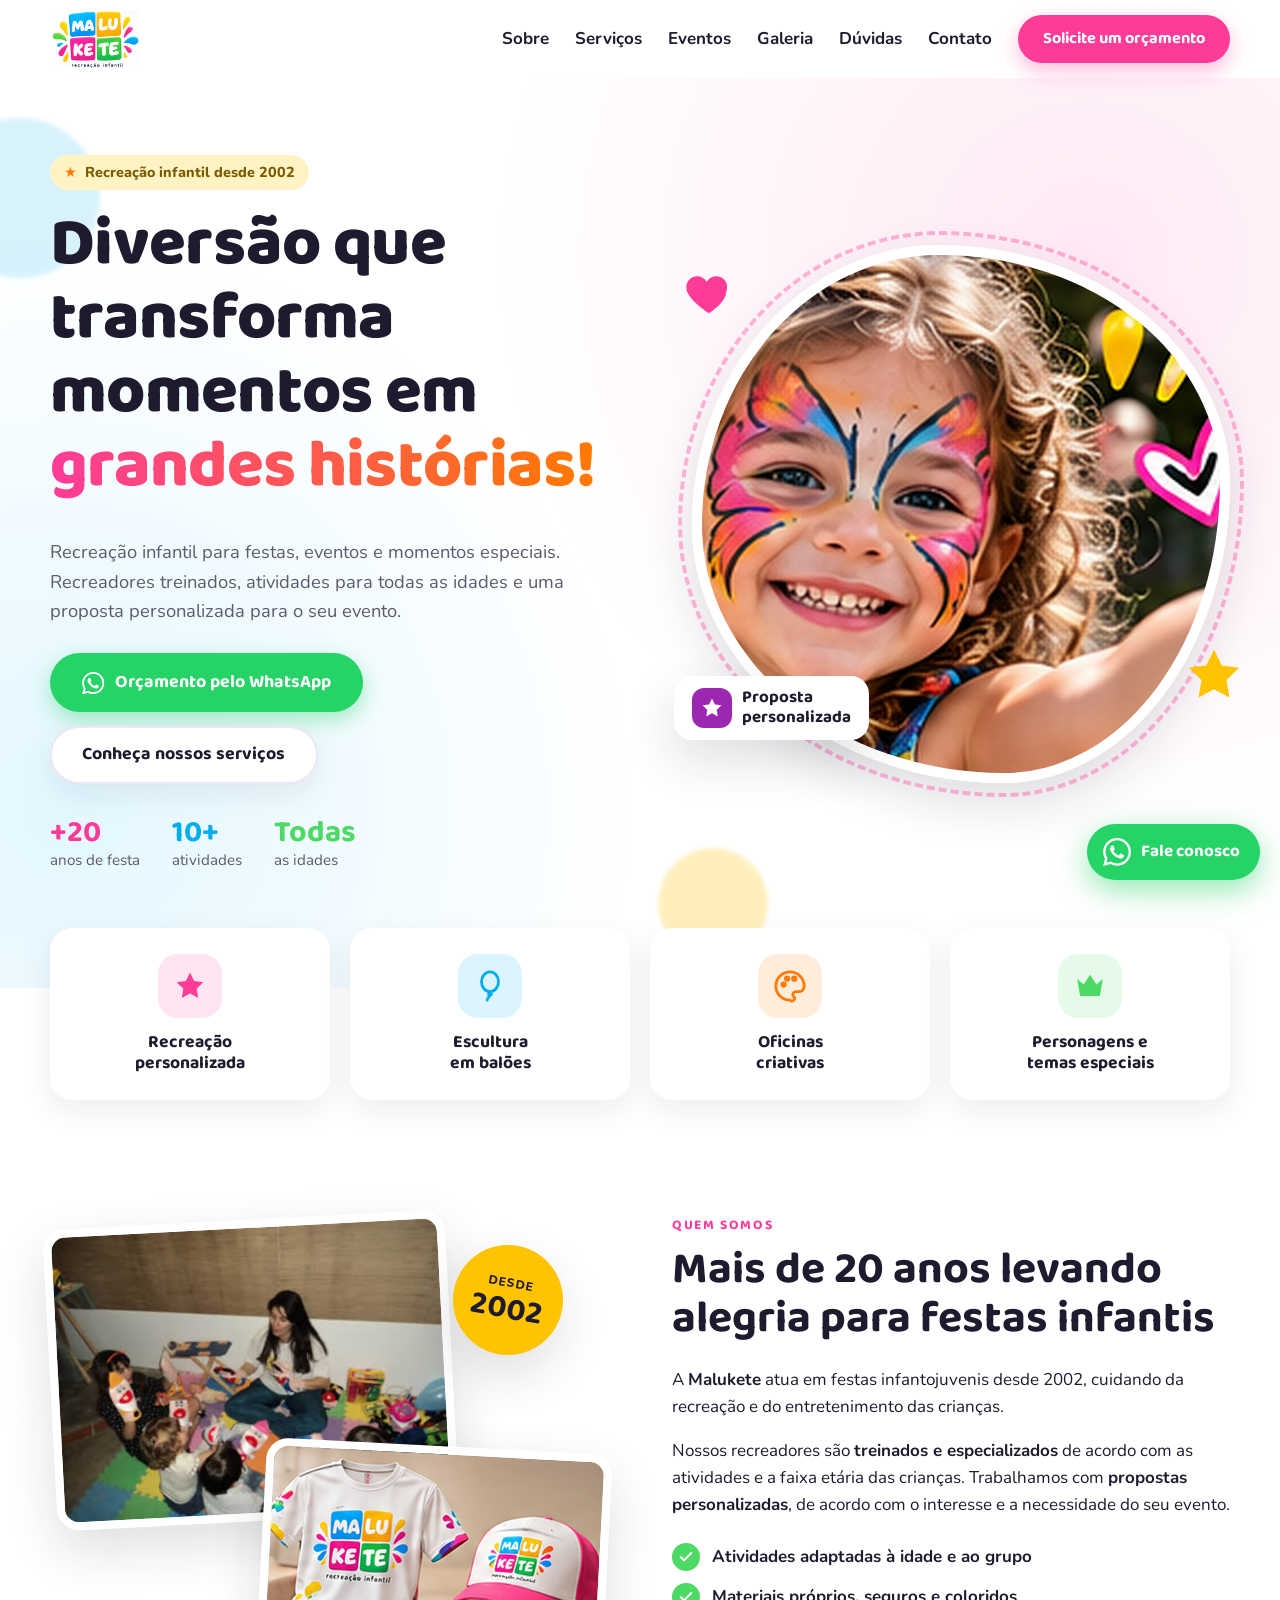
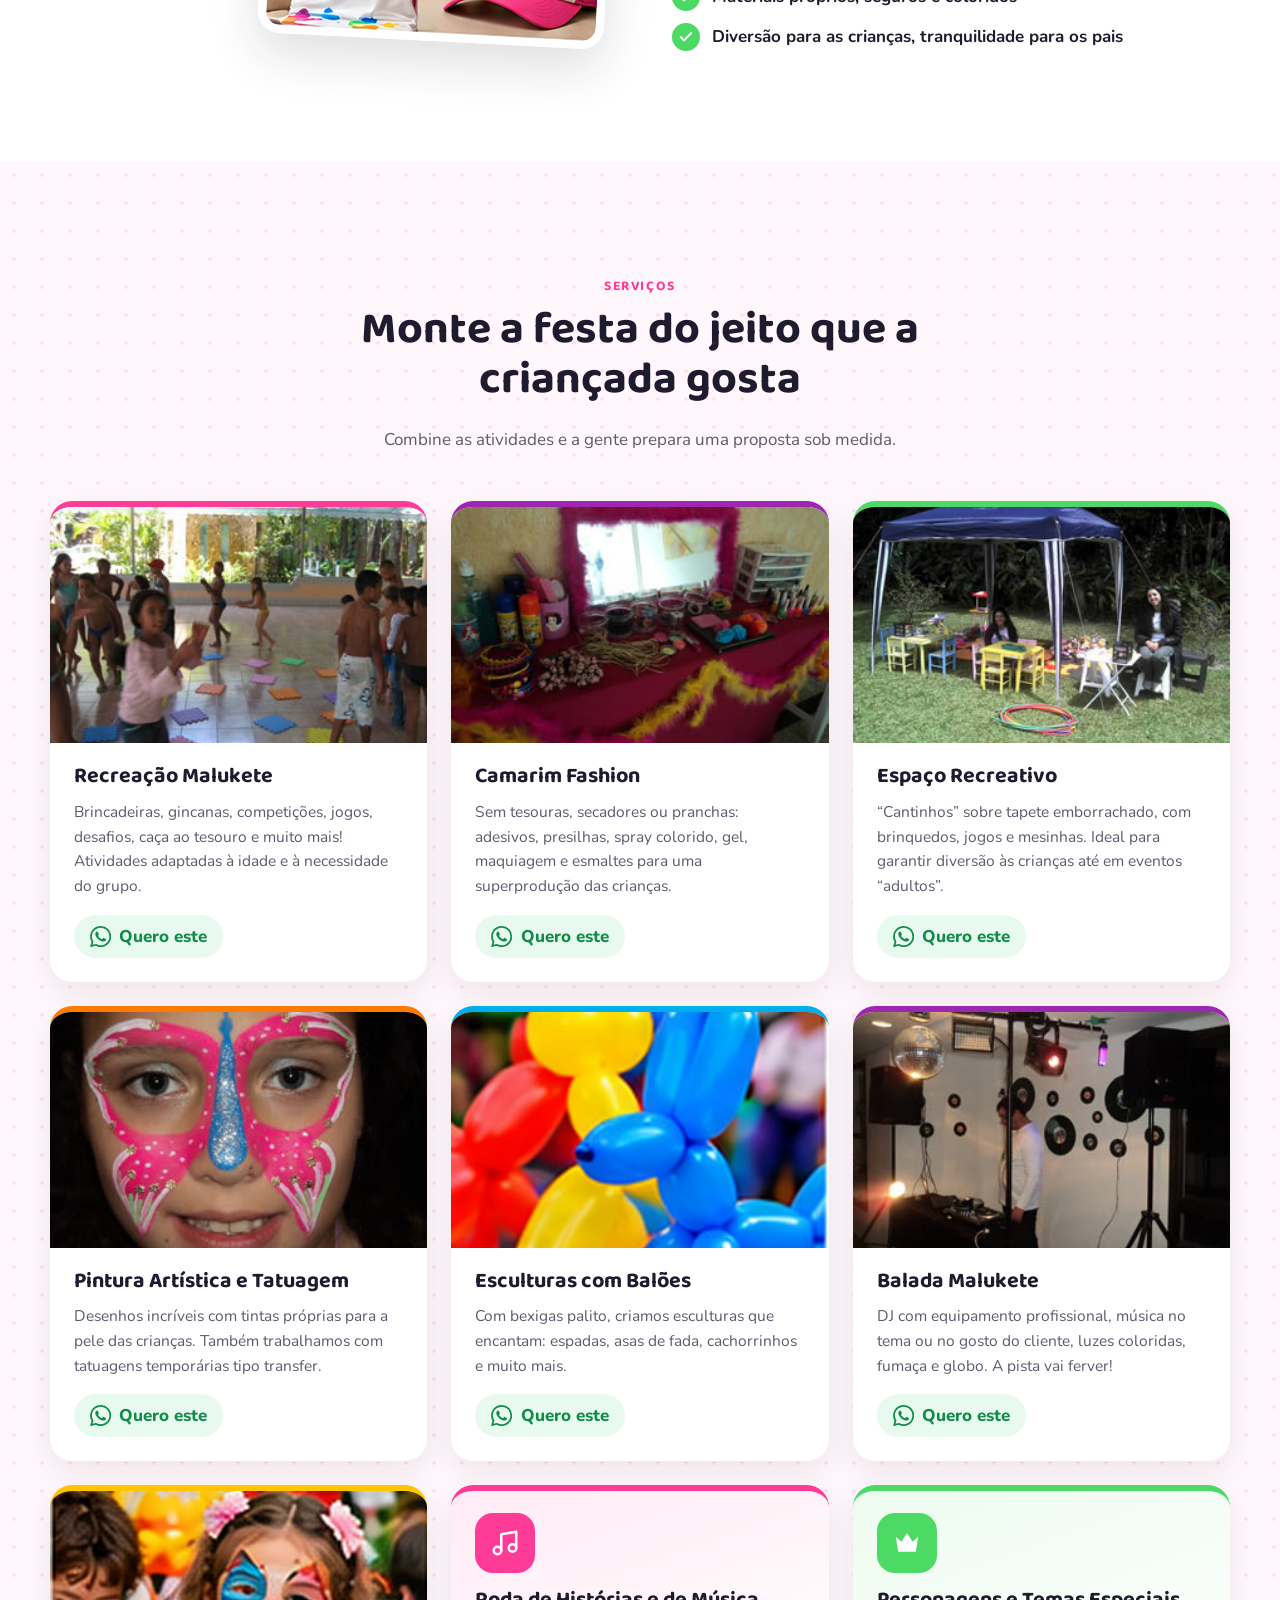
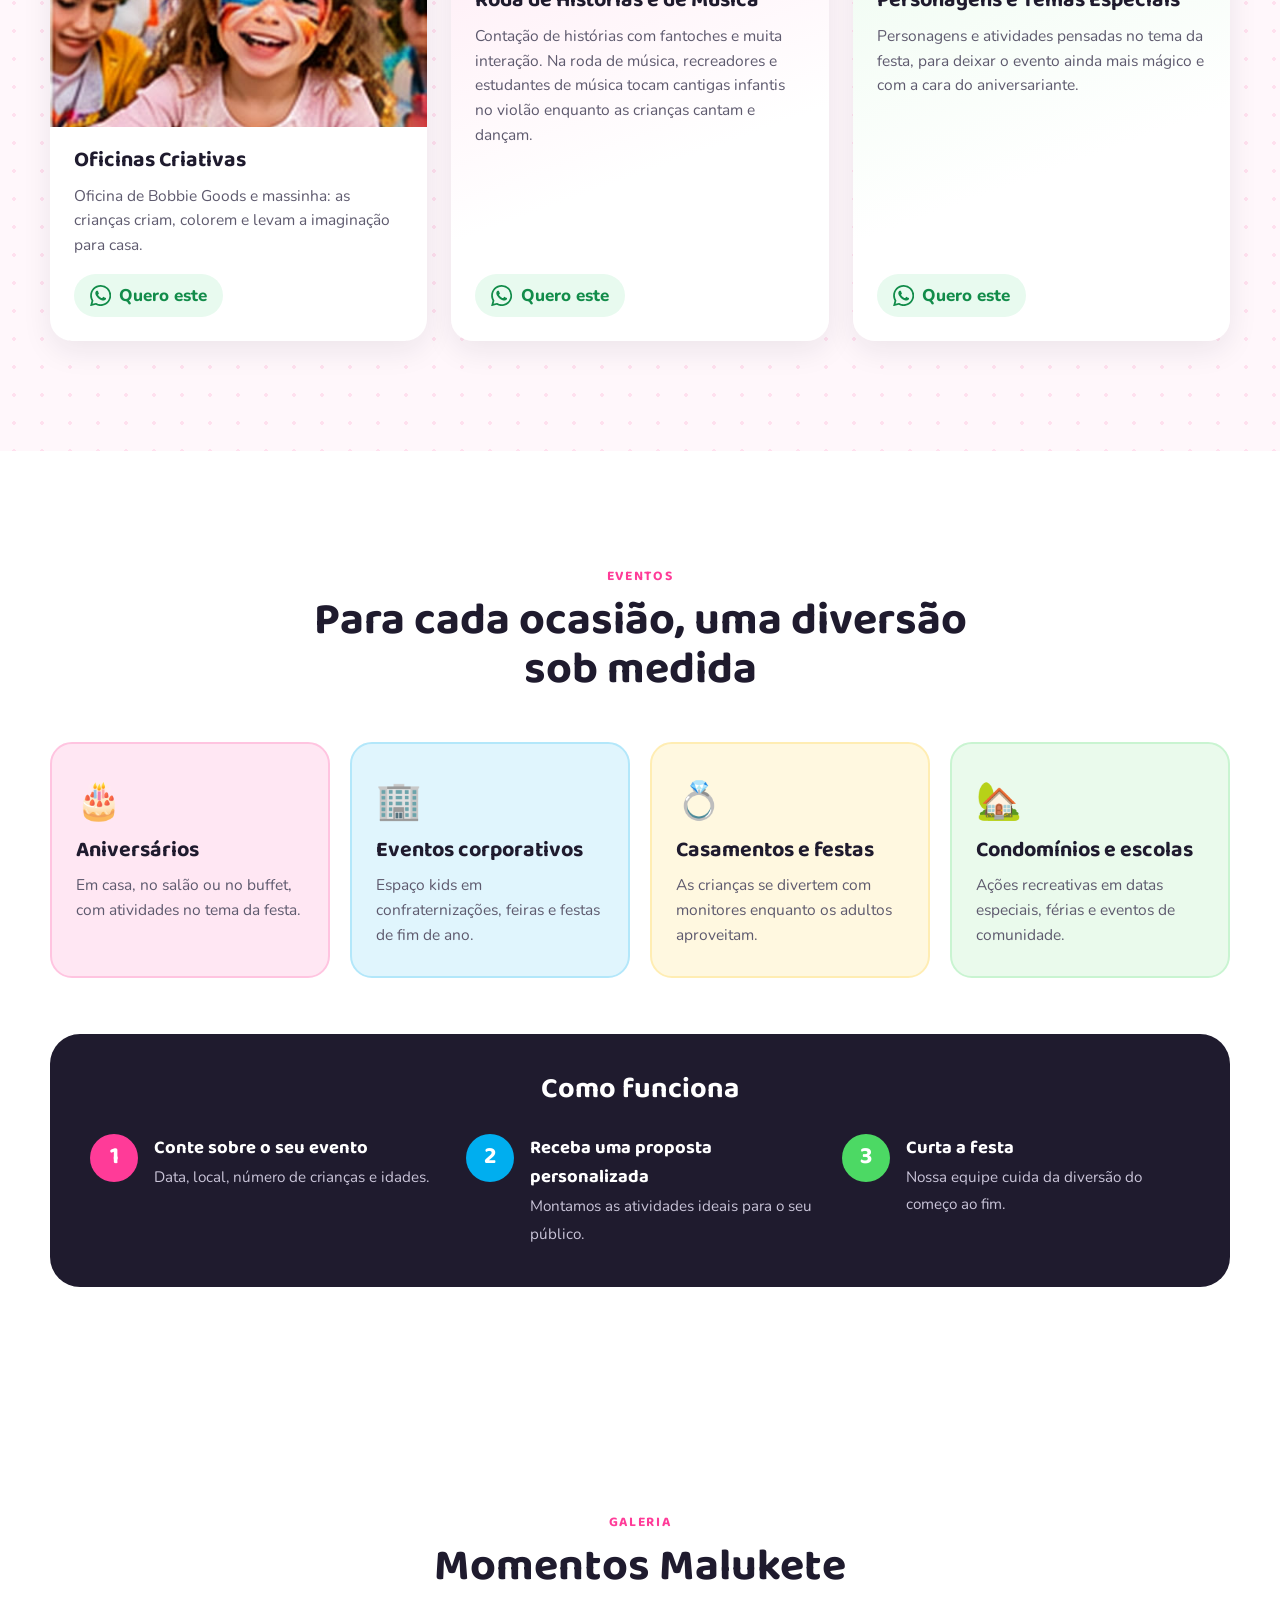
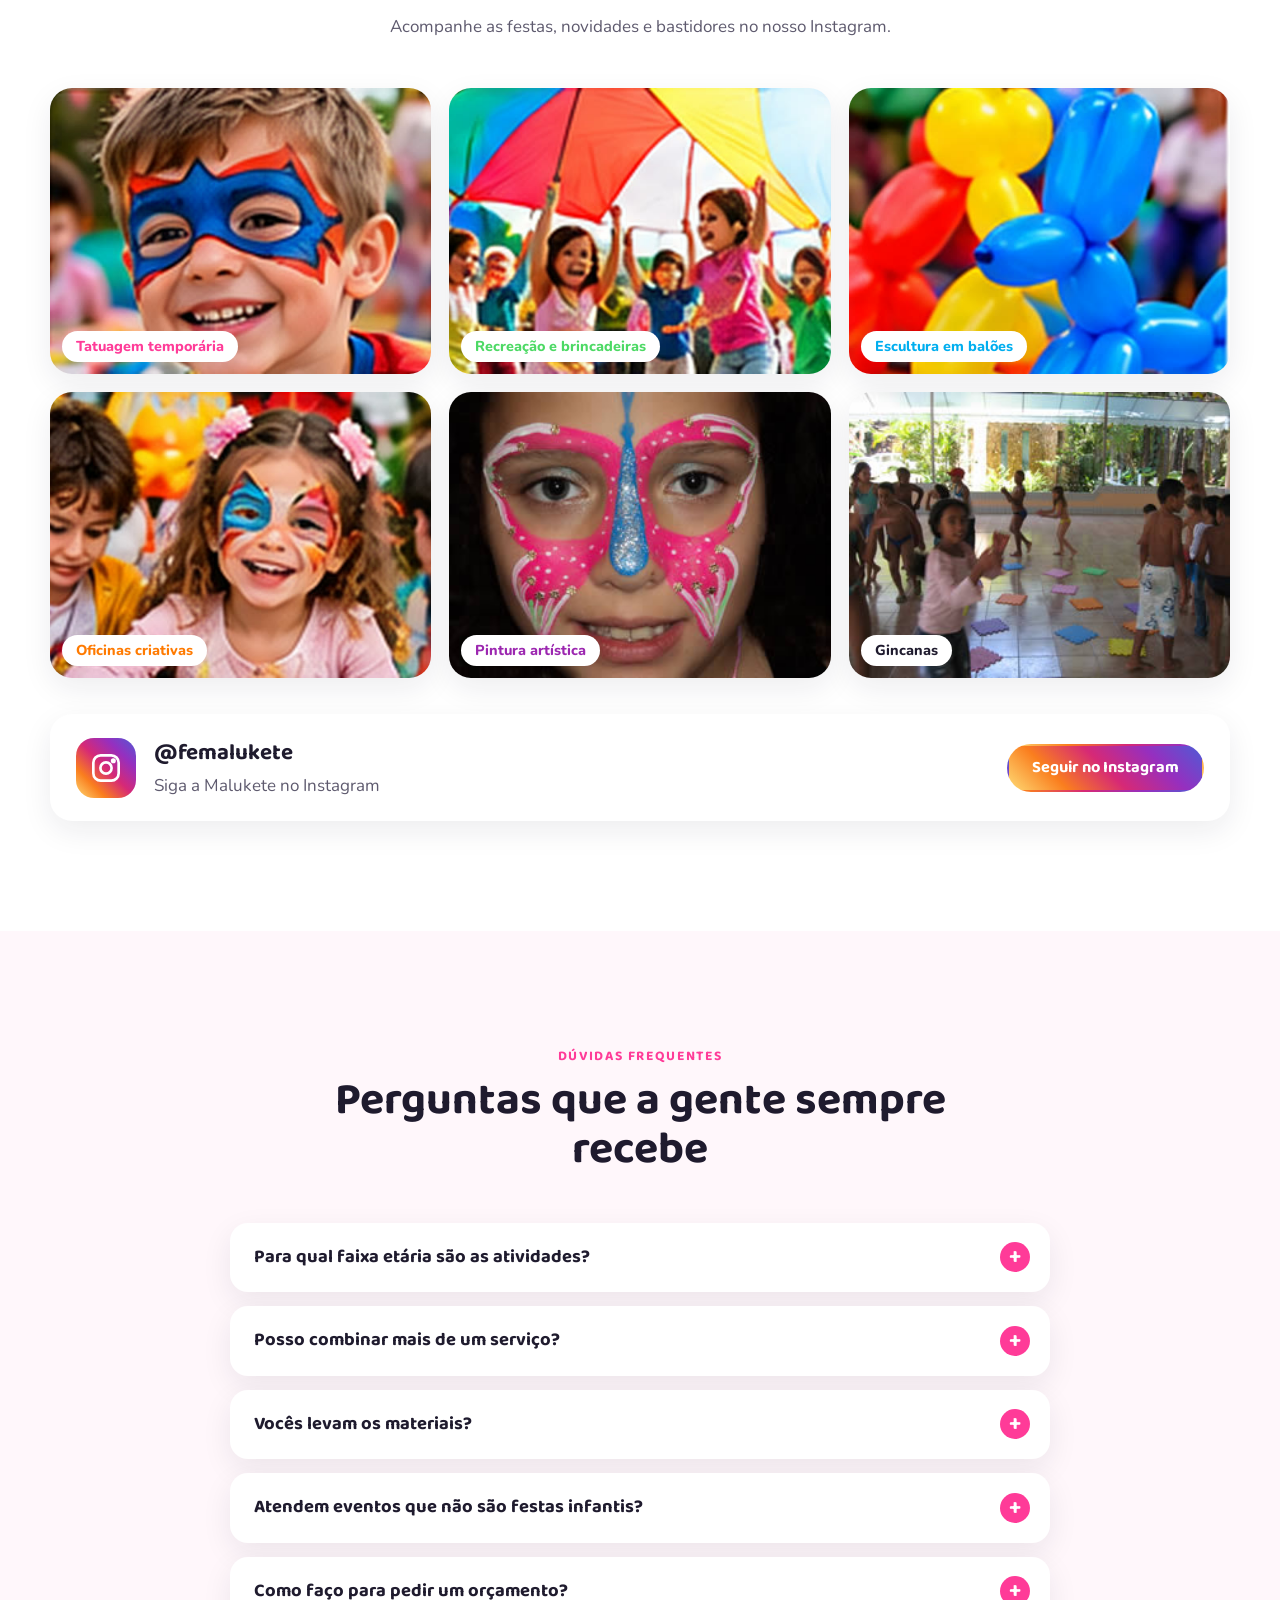
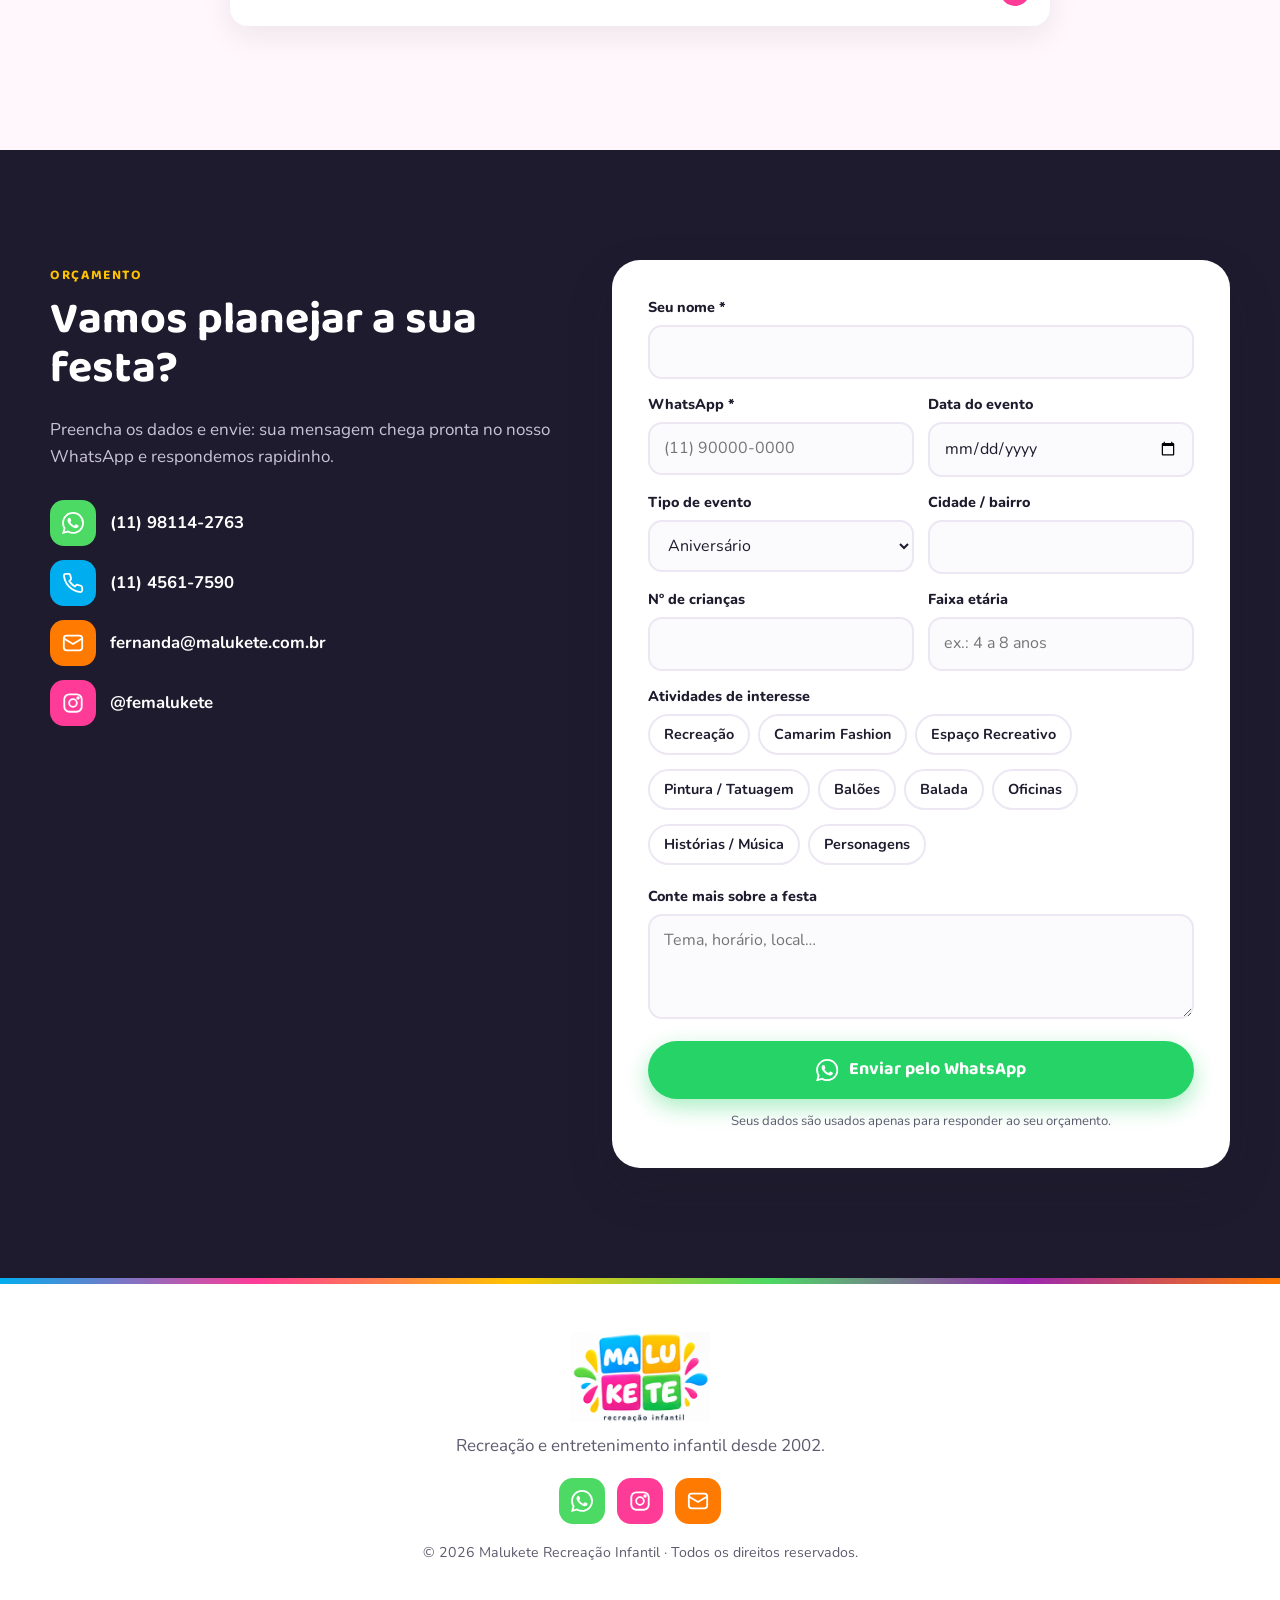
==== index.html @ b363bcbf "Site novo Malukete Recreação Infantil Landing page moderna com integração WhatsApp e Instagram, form" ====
<!doctype html>
<html lang="pt-BR">
<head>
  <meta charset="utf-8">
  <meta name="viewport" content="width=device-width, initial-scale=1">
  <title>Malukete Recreação Infantil | Festas e eventos com diversão desde 2002</title>
  <meta name="description" content="Recreação infantil para festas, aniversários e eventos desde 2002: recreadores treinados, pintura artística, esculturas em balões, camarim fashion, balada infantil e muito mais. Peça seu orçamento pelo WhatsApp.">
  <link rel="canonical" href="https://www.malukete.com.br/">
  <meta name="theme-color" content="#FF3B98">

  <meta property="og:type" content="website">
  <meta property="og:locale" content="pt_BR">
  <meta property="og:site_name" content="Malukete Recreação Infantil">
  <meta property="og:title" content="Malukete | Diversão que transforma momentos em grandes histórias!">
  <meta property="og:description" content="Recreação infantil para festas, eventos e momentos especiais. Orçamento rápido pelo WhatsApp.">
  <meta property="og:url" content="https://www.malukete.com.br/">
  <!-- No deploy, o Netlify troca o domínio abaixo pela URL do deploy (ver netlify.toml) -->
  <meta property="og:image" content="https://www.malukete.com.br/assets/img/og.jpg?v=2">
  <meta property="og:image:type" content="image/jpeg">
  <meta property="og:image:width" content="1200">
  <meta property="og:image:height" content="630">
  <meta property="og:image:alt" content="Logo Malukete Recreação Infantil">
  <meta name="twitter:card" content="summary_large_image">
  <meta name="twitter:image" content="https://www.malukete.com.br/assets/img/og.jpg?v=2">

  <link rel="icon" href="assets/img/favicon.svg" type="image/svg+xml">
  <link rel="apple-touch-icon" href="assets/img/logo.png">

  <link rel="preconnect" href="https://fonts.googleapis.com">
  <link rel="preconnect" href="https://fonts.gstatic.com" crossorigin>
  <link href="https://fonts.googleapis.com/css2?family=Baloo+2:wght@600;700;800&family=Nunito:wght@400;600;700;800&display=swap" rel="stylesheet">
  <script>document.documentElement.classList.add("js")</script>
  <link rel="stylesheet" href="assets/css/styles.css">

  <script type="application/ld+json">
  {
    "@context": "https://schema.org",
    "@type": "LocalBusiness",
    "name": "Malukete Recreação Infantil",
    "description": "Recreação e entretenimento infantil para festas e eventos desde 2002.",
    "url": "https://www.malukete.com.br/",
    "image": "https://www.malukete.com.br/assets/img/og.jpg",
    "logo": "https://www.malukete.com.br/assets/img/logo.png",
    "telephone": "+55-11-98114-2763",
    "email": "fernanda@malukete.com.br",
    "foundingDate": "2002",
    "address": { "@type": "PostalAddress", "addressRegion": "SP", "addressCountry": "BR" },
    "sameAs": ["https://www.instagram.com/femalukete/"]
  }
  </script>
</head>
<body>

<svg width="0" height="0" style="position:absolute" aria-hidden="true">
  <symbol id="i-whatsapp" viewBox="0 0 24 24"><path fill="currentColor" d="M17.472 14.382c-.297-.149-1.758-.867-2.03-.967-.273-.099-.471-.148-.67.15-.197.297-.767.966-.94 1.164-.173.199-.347.223-.644.075-.297-.15-1.255-.463-2.39-1.475-.883-.788-1.48-1.761-1.653-2.059-.173-.297-.018-.458.13-.606.134-.133.298-.347.446-.52.149-.174.198-.298.298-.497.099-.198.05-.371-.025-.52-.075-.149-.669-1.612-.916-2.207-.242-.579-.487-.5-.669-.51-.173-.008-.371-.01-.57-.01-.198 0-.52.074-.792.372-.272.297-1.04 1.016-1.04 2.479 0 1.462 1.065 2.875 1.213 3.074.149.198 2.096 3.2 5.077 4.487.709.306 1.262.489 1.694.625.712.227 1.36.195 1.871.118.571-.085 1.758-.719 2.006-1.413.248-.694.248-1.289.173-1.413-.074-.124-.272-.198-.57-.347m-5.421 7.403h-.004a9.87 9.87 0 0 1-5.031-1.378l-.361-.214-3.741.982.998-3.648-.235-.374a9.86 9.86 0 0 1-1.51-5.26c.001-5.45 4.436-9.884 9.888-9.884 2.64 0 5.122 1.03 6.988 2.898a9.825 9.825 0 0 1 2.893 6.994c-.003 5.45-4.437 9.884-9.885 9.884m8.413-18.297A11.815 11.815 0 0 0 12.05 0C5.495 0 .16 5.335.157 11.892c0 2.096.547 4.142 1.588 5.945L.057 24l6.305-1.654a11.882 11.882 0 0 0 5.683 1.448h.005c6.554 0 11.89-5.335 11.893-11.893a11.821 11.821 0 0 0-3.48-8.413Z"/></symbol>
  <symbol id="i-instagram" viewBox="0 0 24 24" fill="none" stroke="currentColor" stroke-width="2" stroke-linecap="round" stroke-linejoin="round"><rect x="2.5" y="2.5" width="19" height="19" rx="5.5"/><circle cx="12" cy="12" r="4.2"/><circle cx="17.5" cy="6.5" r=".9" fill="currentColor"/></symbol>
  <symbol id="i-phone" viewBox="0 0 24 24" fill="none" stroke="currentColor" stroke-width="2" stroke-linecap="round" stroke-linejoin="round"><path d="M22 16.9v3a2 2 0 0 1-2.2 2 19.8 19.8 0 0 1-8.6-3.1 19.5 19.5 0 0 1-6-6A19.8 19.8 0 0 1 2.1 4.2 2 2 0 0 1 4.1 2h3a2 2 0 0 1 2 1.7c.1.9.4 1.8.7 2.7a2 2 0 0 1-.5 2.1L8 9.8a16 16 0 0 0 6 6l1.3-1.3a2 2 0 0 1 2.1-.4c.9.3 1.8.6 2.7.7a2 2 0 0 1 1.7 2Z"/></symbol>
  <symbol id="i-mail" viewBox="0 0 24 24" fill="none" stroke="currentColor" stroke-width="2" stroke-linecap="round" stroke-linejoin="round"><rect x="2" y="4" width="20" height="16" rx="3"/><path d="m22 7-10 6L2 7"/></symbol>
  <symbol id="i-star" viewBox="0 0 24 24"><path fill="currentColor" d="M12 2.5l2.9 5.9 6.5.9-4.7 4.6 1.1 6.5L12 17.3l-5.8 3.1 1.1-6.5L2.6 9.3l6.5-.9z"/></symbol>
  <symbol id="i-heart" viewBox="0 0 24 24"><path fill="currentColor" d="M12 21s-7.5-4.6-9.6-9.3C1 8.4 2.9 4.5 6.6 4.5c2.2 0 3.6 1.2 4.4 2.5.8-1.3 2.2-2.5 4.4-2.5 3.7 0 5.6 3.9 4.2 7.2C19.5 16.4 12 21 12 21z"/></symbol>
  <symbol id="i-balloon" viewBox="0 0 24 24" fill="none" stroke="currentColor" stroke-width="2" stroke-linecap="round" stroke-linejoin="round"><path d="M12 16c3.3 0 6-3.1 6-7s-2.7-7-6-7-6 3.1-6 7 2.7 7 6 7Z"/><path d="M12 16l-1 2h2l-1-2Zm0 2c0 2-2 2-2 4"/></symbol>
  <symbol id="i-palette" viewBox="0 0 24 24" fill="none" stroke="currentColor" stroke-width="2" stroke-linecap="round" stroke-linejoin="round"><path d="M12 22a10 10 0 1 1 10-10c0 2.8-2.2 4-4 4h-2a2 2 0 0 0-1.4 3.4A1.5 1.5 0 0 1 12 22Z"/><circle cx="7.5" cy="11" r="1.2" fill="currentColor"/><circle cx="10" cy="6.8" r="1.2" fill="currentColor"/><circle cx="15" cy="6.8" r="1.2" fill="currentColor"/></symbol>
  <symbol id="i-crown" viewBox="0 0 24 24"><path fill="currentColor" d="M3 7l4.5 4L12 4l4.5 7L21 7l-2 12H5L3 7z"/></symbol>
  <symbol id="i-music" viewBox="0 0 24 24" fill="none" stroke="currentColor" stroke-width="2" stroke-linecap="round" stroke-linejoin="round"><path d="M9 18V5l12-2v13"/><circle cx="6" cy="18" r="3"/><circle cx="18" cy="16" r="3"/></symbol>
  <symbol id="i-check" viewBox="0 0 24 24" fill="none" stroke="currentColor" stroke-width="3" stroke-linecap="round" stroke-linejoin="round"><path d="M20 6 9 17l-5-5"/></symbol>
  <symbol id="i-menu" viewBox="0 0 24 24" fill="none" stroke="currentColor" stroke-width="2.5" stroke-linecap="round"><path d="M4 7h16M4 12h16M4 17h16"/></symbol>
  <symbol id="i-close" viewBox="0 0 24 24" fill="none" stroke="currentColor" stroke-width="2.5" stroke-linecap="round"><path d="M6 6l12 12M18 6 6 18"/></symbol>
</svg>

<!-- Faixa promocional: some sozinha após a data em data-until -->
<div class="promo-bar" data-until="2026-10-12T23:59:59-03:00">
  <span>🎈 <strong>Dia das Crianças 12/10</strong> · Ações de recreação 3 horas por <strong>R$ 1.490</strong></span>
  <a href="#dia-das-criancas">Ver pacote</a>
</div>

<header class="header" id="topo">
  <div class="container header__inner">
    <a href="#topo" class="header__logo" aria-label="Malukete Recreação Infantil, início">
      <img src="assets/img/logo.png" alt="Malukete Recreação Infantil" width="640" height="413">
    </a>
    <nav class="nav" id="nav" aria-label="Principal">
      <a href="#sobre">Sobre</a>
      <a href="#servicos">Serviços</a>
      <a href="#eventos">Eventos</a>
      <a href="#galeria">Galeria</a>
      <a href="#duvidas">Dúvidas</a>
      <a href="#contato">Contato</a>
      <a href="#orcamento" class="btn btn--pink nav__cta">Solicite um orçamento</a>
    </nav>
    <button class="nav-toggle" aria-controls="nav" aria-expanded="false" aria-label="Abrir menu">
      <svg class="ic"><use href="#i-menu"/></svg>
    </button>
  </div>
</header>

<main>

  <!-- HERO -->
  <section class="hero">
    <div class="blob blob--blue"></div><div class="blob blob--yellow"></div>
    <div class="container hero__grid">
      <div class="hero__text reveal">
        <span class="tag">Recreação infantil desde 2002</span>
        <h1>Diversão que transforma momentos em <span class="hl">grandes histórias!</span></h1>
        <p class="lead">Recreação infantil para festas, eventos e momentos especiais. Recreadores treinados, atividades para todas as idades e uma proposta personalizada para o seu evento.</p>
        <div class="hero__ctas">
          <a class="btn btn--wa btn--lg" data-wa="Olá! Vim pelo site e gostaria de um orçamento para recreação infantil." href="https://wa.me/5511981142763" target="_blank" rel="noopener">
            <svg class="ic"><use href="#i-whatsapp"/></svg> Orçamento pelo WhatsApp
          </a>
          <a class="btn btn--ghost btn--lg" href="#servicos">Conheça nossos serviços</a>
        </div>
        <ul class="hero__proof">
          <li><strong>+20</strong> anos de festa</li>
          <li><strong>10+</strong> atividades</li>
          <li><strong>Todas</strong> as idades</li>
        </ul>
      </div>
      <div class="hero__media reveal">
        <div class="hero__photo"><img src="assets/img/hero.jpg" alt="Menina sorrindo com pintura artística de borboleta no rosto" width="840" height="684" fetchpriority="high"></div>
        <svg class="deco deco--heart"><use href="#i-heart"/></svg>
        <svg class="deco deco--star"><use href="#i-star"/></svg>
        <div class="hero__badge"><svg class="ic"><use href="#i-star"/></svg><span>Proposta<br>personalizada</span></div>
      </div>
    </div>
  </section>

  <!-- DESTAQUES -->
  <section class="highlights">
    <div class="container highlights__grid">
      <a href="#servicos" class="hl-card reveal"><span class="hl-card__ic c-pink"><svg><use href="#i-star"/></svg></span>Recreação<br>personalizada</a>
      <a href="#servicos" class="hl-card reveal"><span class="hl-card__ic c-blue"><svg><use href="#i-balloon"/></svg></span>Escultura<br>em balões</a>
      <a href="#servicos" class="hl-card reveal"><span class="hl-card__ic c-orange"><svg><use href="#i-palette"/></svg></span>Oficinas<br>criativas</a>
      <a href="#servicos" class="hl-card reveal"><span class="hl-card__ic c-green"><svg><use href="#i-crown"/></svg></span>Personagens e<br>temas especiais</a>
    </div>
  </section>

  <!-- SOBRE -->
  <section class="section about" id="sobre">
    <div class="container about__grid">
      <div class="about__media reveal">
        <img class="about__img about__img--a" src="assets/img/historias.jpg" alt="Recreadora contando histórias para crianças sentadas no tapete" loading="lazy" width="300" height="225">
        <img class="about__img about__img--b" src="assets/img/uniforme.jpg" alt="Camiseta e boné com a marca Malukete" loading="lazy" width="644" height="344">
        <div class="about__stamp"><strong>2002</strong><span>desde</span></div>
      </div>
      <div class="reveal">
        <span class="eyebrow">Quem somos</span>
        <h2>Mais de 20 anos levando alegria para festas infantis</h2>
        <p>A <strong>Malukete</strong> atua em festas infantojuvenis desde 2002, cuidando da recreação e do entretenimento das crianças.</p>
        <p>Nossos recreadores são <strong>treinados e especializados</strong> de acordo com as atividades e a faixa etária das crianças. Trabalhamos com <strong>propostas personalizadas</strong>, de acordo com o interesse e a necessidade do seu evento.</p>
        <ul class="checks">
          <li><svg><use href="#i-check"/></svg>Atividades adaptadas à idade e ao grupo</li>
          <li><svg><use href="#i-check"/></svg>Materiais próprios, seguros e coloridos</li>
          <li><svg><use href="#i-check"/></svg>Diversão para as crianças, tranquilidade para os pais</li>
        </ul>
      </div>
    </div>
  </section>

  <!-- SERVIÇOS -->
  <section class="section services" id="servicos">
    <div class="container">
      <div class="section__head reveal">
        <span class="eyebrow">Serviços</span>
        <h2>Monte a festa do jeito que a criançada gosta</h2>
        <p>Combine as atividades e a gente prepara uma proposta sob medida.</p>
      </div>
      <div class="services__grid">
        <article class="svc reveal" style="--c:var(--pink)">
          <img src="assets/img/recreacao.jpg" alt="Crianças brincando em gincana" loading="lazy" width="300" height="225">
          <div class="svc__body">
            <h3>Recreação Malukete</h3>
            <p>Brincadeiras, gincanas, competições, jogos, desafios, caça ao tesouro e muito mais! Atividades adaptadas à idade e à necessidade do grupo.</p>
            <a class="svc__link" data-wa-service="Recreação Malukete" href="https://wa.me/5511981142763" target="_blank" rel="noopener"><svg class="ic"><use href="#i-whatsapp"/></svg>Quero este</a>
          </div>
        </article>
        <article class="svc reveal" style="--c:var(--purple)">
          <img src="assets/img/camarim.jpg" alt="Bancada do Camarim Fashion com maquiagens e acessórios" loading="lazy" width="300" height="225">
          <div class="svc__body">
            <h3>Camarim Fashion</h3>
            <p>Sem tesouras, secadores ou pranchas: adesivos, presilhas, spray colorido, gel, maquiagem e esmaltes para uma superprodução das crianças.</p>
            <a class="svc__link" data-wa-service="Camarim Fashion" href="https://wa.me/5511981142763" target="_blank" rel="noopener"><svg class="ic"><use href="#i-whatsapp"/></svg>Quero este</a>
          </div>
        </article>
        <article class="svc reveal" style="--c:var(--green)">
          <img src="assets/img/espaco.jpg" alt="Espaço recreativo montado com mesinhas e brinquedos ao ar livre" loading="lazy" width="300" height="225">
          <div class="svc__body">
            <h3>Espaço Recreativo</h3>
            <p>“Cantinhos” sobre tapete emborrachado, com brinquedos, jogos e mesinhas. Ideal para garantir diversão às crianças até em eventos “adultos”.</p>
            <a class="svc__link" data-wa-service="Espaço Recreativo" href="https://wa.me/5511981142763" target="_blank" rel="noopener"><svg class="ic"><use href="#i-whatsapp"/></svg>Quero este</a>
          </div>
        </article>
        <article class="svc reveal" style="--c:var(--orange)">
          <img src="assets/img/pintura.jpg" alt="Menina com pintura facial de borboleta rosa" loading="lazy" width="300" height="225">
          <div class="svc__body">
            <h3>Pintura Artística e Tatuagem</h3>
            <p>Desenhos incríveis com tintas próprias para a pele das crianças. Também trabalhamos com tatuagens temporárias tipo transfer.</p>
            <a class="svc__link" data-wa-service="Pintura Artística e Tatuagem Temporária" href="https://wa.me/5511981142763" target="_blank" rel="noopener"><svg class="ic"><use href="#i-whatsapp"/></svg>Quero este</a>
          </div>
        </article>
        <article class="svc reveal" style="--c:var(--blue)">
          <img src="assets/img/baloes.jpg" alt="Esculturas de balões coloridos em formato de cachorrinho" loading="lazy" width="480" height="363">
          <div class="svc__body">
            <h3>Esculturas com Balões</h3>
            <p>Com bexigas palito, criamos esculturas que encantam: espadas, asas de fada, cachorrinhos e muito mais.</p>
            <a class="svc__link" data-wa-service="Esculturas com Balões" href="https://wa.me/5511981142763" target="_blank" rel="noopener"><svg class="ic"><use href="#i-whatsapp"/></svg>Quero este</a>
          </div>
        </article>
        <article class="svc reveal" style="--c:var(--purple)">
          <img src="assets/img/balada.jpg" alt="DJ com equipamento de som, luzes e globo espelhado" loading="lazy" width="300" height="225">
          <div class="svc__body">
            <h3>Balada Malukete</h3>
            <p>DJ com equipamento profissional, música no tema ou no gosto do cliente, luzes coloridas, fumaça e globo. A pista vai ferver!</p>
            <a class="svc__link" data-wa-service="Balada Malukete" href="https://wa.me/5511981142763" target="_blank" rel="noopener"><svg class="ic"><use href="#i-whatsapp"/></svg>Quero este</a>
          </div>
        </article>
        <article class="svc reveal" style="--c:var(--yellow)">
          <img src="assets/img/oficinas.jpg" alt="Crianças sorridentes em oficina criativa" loading="lazy" width="480" height="340">
          <div class="svc__body">
            <h3>Oficinas Criativas</h3>
            <p>Oficina de Bobbie Goods e massinha: as crianças criam, colorem e levam a imaginação para casa.</p>
            <a class="svc__link" data-wa-service="Oficinas Criativas (Bobbie Goods e Massinha)" href="https://wa.me/5511981142763" target="_blank" rel="noopener"><svg class="ic"><use href="#i-whatsapp"/></svg>Quero este</a>
          </div>
        </article>
        <article class="svc svc--text reveal" style="--c:var(--pink)">
          <div class="svc__body">
            <span class="svc__ic"><svg><use href="#i-music"/></svg></span>
            <h3>Roda de Histórias e de Música</h3>
            <p>Contação de histórias com fantoches e muita interação. Na roda de música, recreadores e estudantes de música tocam cantigas infantis no violão enquanto as crianças cantam e dançam.</p>
            <a class="svc__link" data-wa-service="Roda de Histórias / Roda de Música" href="https://wa.me/5511981142763" target="_blank" rel="noopener"><svg class="ic"><use href="#i-whatsapp"/></svg>Quero este</a>
          </div>
        </article>
        <article class="svc svc--text reveal" style="--c:var(--green)">
          <div class="svc__body">
            <span class="svc__ic"><svg><use href="#i-crown"/></svg></span>
            <h3>Personagens e Temas Especiais</h3>
            <p>Personagens e atividades pensadas no tema da festa, para deixar o evento ainda mais mágico e com a cara do aniversariante.</p>
            <a class="svc__link" data-wa-service="Personagens e Temas Especiais" href="https://wa.me/5511981142763" target="_blank" rel="noopener"><svg class="ic"><use href="#i-whatsapp"/></svg>Quero este</a>
          </div>
        </article>
      </div>
    </div>
  </section>

  <!-- EVENTOS -->
  <section class="section events" id="eventos">
    <div class="container">
      <div class="section__head reveal">
        <span class="eyebrow">Eventos</span>
        <h2>Para cada ocasião, uma diversão sob medida</h2>
      </div>
      <div class="events__grid">
        <div class="ev reveal" style="--c:var(--pink)"><span>🎂</span><h3>Aniversários</h3><p>Em casa, no salão ou no buffet, com atividades no tema da festa.</p></div>
        <div class="ev reveal" style="--c:var(--blue)"><span>🏢</span><h3>Eventos corporativos</h3><p>Espaço kids em confraternizações, feiras e festas de fim de ano.</p></div>
        <div class="ev reveal" style="--c:var(--yellow)"><span>💍</span><h3>Casamentos e festas</h3><p>As crianças se divertem com monitores enquanto os adultos aproveitam.</p></div>
        <div class="ev reveal" style="--c:var(--green)"><span>🏡</span><h3>Condomínios e escolas</h3><p>Ações recreativas em datas especiais, férias e eventos de comunidade.</p></div>
      </div>

      <div class="steps reveal">
        <h3 class="steps__title">Como funciona</h3>
        <ol>
          <li><b>1</b><div><strong>Conte sobre o seu evento</strong><span>Data, local, número de crianças e idades.</span></div></li>
          <li><b>2</b><div><strong>Receba uma proposta personalizada</strong><span>Montamos as atividades ideais para o seu público.</span></div></li>
          <li><b>3</b><div><strong>Curta a festa</strong><span>Nossa equipe cuida da diversão do começo ao fim.</span></div></li>
        </ol>
      </div>
    </div>
  </section>

  <!-- PROMO DIA DAS CRIANÇAS -->
  <section class="section promo" id="dia-das-criancas" data-until="2026-10-12T23:59:59-03:00">
    <div class="container promo__grid">
      <div class="reveal">
        <span class="eyebrow eyebrow--light">Pacote especial</span>
        <h2>Dia das Crianças<br><span>12 de outubro</span></h2>
        <p>Ações de recreação com 3 horas de duração, incluindo:</p>
        <ul class="promo__list">
          <li>🎨 Tatuagem temporária</li>
          <li>🎈 Escultura em balões</li>
          <li>🖍️ Oficina de Bobbie Goods e massinha</li>
          <li>⭐ Personagem</li>
        </ul>
        <div class="promo__price"><small>Investimento</small><strong>R$ 1.490</strong><span>3 horas</span></div>
        <a class="btn btn--wa btn--lg" data-wa="Olá! Quero reservar o pacote de Dia das Crianças (3 horas, R$ 1.490)." href="https://wa.me/5511981142763" target="_blank" rel="noopener"><svg class="ic"><use href="#i-whatsapp"/></svg> Reservar minha data</a>
      </div>
      <img class="promo__flyer reveal" src="assets/img/flyer-dia-das-criancas.jpg" alt="Flyer do pacote de Dia das Crianças da Malukete" loading="lazy" width="500" height="640">
    </div>
  </section>

  <!-- GALERIA + INSTAGRAM -->
  <section class="section gallery" id="galeria">
    <div class="container">
      <div class="section__head reveal">
        <span class="eyebrow">Galeria</span>
        <h2>Momentos Malukete</h2>
        <p>Acompanhe as festas, novidades e bastidores no nosso Instagram.</p>
      </div>
      <div class="gallery__grid">
        <figure class="reveal"><img src="assets/img/tatuagem.jpg" alt="Menino com pintura de super-herói no rosto" loading="lazy"><figcaption>Tatuagem temporária</figcaption></figure>
        <figure class="reveal"><img src="assets/img/brincadeiras.jpg" alt="Crianças brincando com paraquedas colorido no parque" loading="lazy"><figcaption>Recreação e brincadeiras</figcaption></figure>
        <figure class="reveal"><img src="assets/img/baloes.jpg" alt="Esculturas de balões coloridos" loading="lazy"><figcaption>Escultura em balões</figcaption></figure>
        <figure class="reveal"><img src="assets/img/oficinas.jpg" alt="Crianças em oficina criativa" loading="lazy"><figcaption>Oficinas criativas</figcaption></figure>
        <figure class="reveal"><img src="assets/img/pintura.jpg" alt="Pintura artística de borboleta" loading="lazy"><figcaption>Pintura artística</figcaption></figure>
        <figure class="reveal"><img src="assets/img/recreacao.jpg" alt="Gincana com crianças" loading="lazy"><figcaption>Gincanas</figcaption></figure>
      </div>
      <div class="insta reveal">
        <div class="insta__icon"><svg><use href="#i-instagram"/></svg></div>
        <div><strong>@femalukete</strong><span>Siga a Malukete no Instagram</span></div>
        <a class="btn btn--insta" href="https://www.instagram.com/femalukete/" target="_blank" rel="noopener">Seguir no Instagram</a>
      </div>
    </div>
  </section>

  <!-- FAQ -->
  <section class="section faq" id="duvidas">
    <div class="container container--narrow">
      <div class="section__head reveal">
        <span class="eyebrow">Dúvidas frequentes</span>
        <h2>Perguntas que a gente sempre recebe</h2>
      </div>
      <details class="reveal"><summary>Para qual faixa etária são as atividades?</summary><p>Crianças de qualquer idade conseguem participar. Nossos recreadores adaptam as brincadeiras de acordo com a idade e a necessidade do grupo.</p></details>
      <details class="reveal"><summary>Posso combinar mais de um serviço?</summary><p>Sim! Trabalhamos com propostas personalizadas: você pode combinar recreação, pintura, balões, camarim, balada e muito mais.</p></details>
      <details class="reveal"><summary>Vocês levam os materiais?</summary><p>Sim. A equipe chega com os materiais e acessórios de cada atividade, como tintas próprias para pele, balões, brinquedos e tapete emborrachado no espaço recreativo.</p></details>
      <details class="reveal"><summary>Atendem eventos que não são festas infantis?</summary><p>Sim. Montamos espaço recreativo com monitores em casamentos, confraternizações e eventos corporativos, garantindo diversão para as crianças mesmo em um evento “adulto”.</p></details>
      <details class="reveal"><summary>Como faço para pedir um orçamento?</summary><p>É só preencher o formulário abaixo ou chamar a gente direto no WhatsApp <a href="https://wa.me/5511981142763" target="_blank" rel="noopener">(11) 98114-2763</a>.</p></details>
    </div>
  </section>

  <!-- ORÇAMENTO -->
  <section class="section quote" id="orcamento">
    <div class="container quote__grid">
      <div class="quote__intro reveal">
        <span class="eyebrow eyebrow--light">Orçamento</span>
        <h2>Vamos planejar a sua festa?</h2>
        <p>Preencha os dados e envie: sua mensagem chega pronta no nosso WhatsApp e respondemos rapidinho.</p>
        <ul class="contact-list" id="contato">
          <li><a href="https://wa.me/5511981142763" target="_blank" rel="noopener"><span class="c-green"><svg><use href="#i-whatsapp"/></svg></span>(11) 98114-2763</a></li>
          <li><a href="tel:+551145617590"><span class="c-blue"><svg><use href="#i-phone"/></svg></span>(11) 4561-7590</a></li>
          <li><a href="mailto:fernanda@malukete.com.br"><span class="c-orange"><svg><use href="#i-mail"/></svg></span>fernanda@malukete.com.br</a></li>
          <li><a href="https://www.instagram.com/femalukete/" target="_blank" rel="noopener"><span class="c-pink"><svg><use href="#i-instagram"/></svg></span>@femalukete</a></li>
        </ul>
      </div>

      <form class="quote__form reveal" name="orcamento" method="POST" data-netlify="true" netlify-honeypot="empresa" id="quote-form">
        <input type="hidden" name="form-name" value="orcamento">
        <p class="hidden"><label>Não preencha: <input name="empresa"></label></p>
        <div class="field"><label for="f-nome">Seu nome *</label><input id="f-nome" name="nome" required autocomplete="name"></div>
        <div class="row">
          <div class="field"><label for="f-tel">WhatsApp *</label><input id="f-tel" name="telefone" type="tel" required autocomplete="tel" placeholder="(11) 90000-0000"></div>
          <div class="field"><label for="f-data">Data do evento</label><input id="f-data" name="data" type="date"></div>
        </div>
        <div class="row">
          <div class="field"><label for="f-tipo">Tipo de evento</label>
            <select id="f-tipo" name="tipo">
              <option>Aniversário</option><option>Dia das Crianças</option><option>Evento corporativo</option><option>Casamento / festa</option><option>Condomínio / escola</option><option>Outro</option>
            </select>
          </div>
          <div class="field"><label for="f-cidade">Cidade / bairro</label><input id="f-cidade" name="cidade"></div>
        </div>
        <div class="row">
          <div class="field"><label for="f-qtd">Nº de crianças</label><input id="f-qtd" name="criancas" type="number" min="1" inputmode="numeric"></div>
          <div class="field"><label for="f-idade">Faixa etária</label><input id="f-idade" name="idades" placeholder="ex.: 4 a 8 anos"></div>
        </div>
        <fieldset class="field">
          <legend>Atividades de interesse</legend>
          <div class="chips">
            <label><input type="checkbox" name="servicos" value="Recreação"><span>Recreação</span></label>
            <label><input type="checkbox" name="servicos" value="Camarim Fashion"><span>Camarim Fashion</span></label>
            <label><input type="checkbox" name="servicos" value="Espaço Recreativo"><span>Espaço Recreativo</span></label>
            <label><input type="checkbox" name="servicos" value="Pintura / Tatuagem"><span>Pintura / Tatuagem</span></label>
            <label><input type="checkbox" name="servicos" value="Balões"><span>Balões</span></label>
            <label><input type="checkbox" name="servicos" value="Balada"><span>Balada</span></label>
            <label><input type="checkbox" name="servicos" value="Oficinas"><span>Oficinas</span></label>
            <label><input type="checkbox" name="servicos" value="Histórias / Música"><span>Histórias / Música</span></label>
            <label><input type="checkbox" name="servicos" value="Personagens"><span>Personagens</span></label>
          </div>
        </fieldset>
        <div class="field"><label for="f-msg">Conte mais sobre a festa</label><textarea id="f-msg" name="mensagem" rows="3" placeholder="Tema, horário, local…"></textarea></div>
        <button class="btn btn--wa btn--lg btn--block" type="submit"><svg class="ic"><use href="#i-whatsapp"/></svg> Enviar pelo WhatsApp</button>
        <p class="form__note">Seus dados são usados apenas para responder ao seu orçamento.</p>
      </form>
    </div>
  </section>

</main>

<footer class="footer">
  <div class="container footer__grid">
    <img src="assets/img/logo.png" alt="Malukete Recreação Infantil" class="footer__logo" loading="lazy" width="640" height="413">
    <p>Recreação e entretenimento infantil desde 2002.</p>
    <div class="footer__social">
      <a href="https://wa.me/5511981142763" target="_blank" rel="noopener" aria-label="WhatsApp" class="c-green"><svg><use href="#i-whatsapp"/></svg></a>
      <a href="https://www.instagram.com/femalukete/" target="_blank" rel="noopener" aria-label="Instagram" class="c-pink"><svg><use href="#i-instagram"/></svg></a>
      <a href="mailto:fernanda@malukete.com.br" aria-label="E-mail" class="c-orange"><svg><use href="#i-mail"/></svg></a>
    </div>
    <small>© <span id="year">2026</span> Malukete Recreação Infantil · Todos os direitos reservados.</small>
  </div>
</footer>

<a class="wa-float" data-wa="Olá! Vim pelo site da Malukete e gostaria de mais informações." href="https://wa.me/5511981142763" target="_blank" rel="noopener" aria-label="Fale conosco no WhatsApp">
  <svg><use href="#i-whatsapp"/></svg><span>Fale conosco</span>
</a>

<script src="assets/js/main.js" defer></script>
</body>
</html>
---- assets/css/styles.css ----
/* ===== Malukete — paleta e tipografia do guia de marca ===== */
:root {
  --blue: #00AEEF;
  --pink: #FF3B98;
  --yellow: #FFC300;
  --green: #4CD964;
  --purple: #9C27B0;
  --orange: #FF7A00;
  --wa: #25D366;
  --ink: #1F1B2E;
  --muted: #5E5A6E;
  --bg: #FFFFFF;
  --soft: #FFF7FB;
  --radius: 22px;
  --shadow: 0 10px 30px rgba(31, 27, 46, .08);
  --shadow-lg: 0 20px 50px rgba(31, 27, 46, .14);
  --font-title: "Baloo 2", system-ui, sans-serif;
  --font-body: "Nunito", system-ui, sans-serif;
}

*, *::before, *::after { box-sizing: border-box; }
html { scroll-behavior: smooth; scroll-padding-top: 90px; }
body { margin: 0; font-family: var(--font-body); color: var(--ink); background: var(--bg); line-height: 1.6; font-size: 17px; overflow-x: hidden; }
img { max-width: 100%; display: block; }
a { color: inherit; }
h1, h2, h3 { font-family: var(--font-title); line-height: 1.1; margin: 0 0 .5em; }
h2 { font-size: clamp(2rem, 4vw, 2.8rem); }
h3 { font-size: 1.35rem; }
p { margin: 0 0 1em; }
.hidden { display: none; }

.container { width: min(1180px, 100% - 32px); margin-inline: auto; }
.container--narrow { width: min(820px, 100% - 32px); }
.section { padding: clamp(64px, 9vw, 110px) 0; position: relative; }
.section__head { text-align: center; max-width: 680px; margin: 0 auto 48px; }
.section__head p { color: var(--muted); }

.eyebrow { display: inline-block; font-family: var(--font-title); font-weight: 700; color: var(--pink); text-transform: uppercase; letter-spacing: .12em; font-size: .85rem; margin-bottom: .5rem; }
.eyebrow--light { color: var(--yellow); }

.ic { width: 1.25em; height: 1.25em; flex: none; }
.c-pink { --c: var(--pink); } .c-blue { --c: var(--blue); } .c-green { --c: var(--green); } .c-orange { --c: var(--orange); }

/* ===== Botões ===== */
.btn { display: inline-flex; align-items: center; justify-content: center; gap: .55em; font-family: var(--font-title); font-weight: 700; font-size: 1.02rem; padding: .75em 1.4em; border-radius: 999px; border: 2px solid transparent; text-decoration: none; cursor: pointer; transition: transform .2s, box-shadow .2s, background .2s; line-height: 1.2; }
.btn:hover { transform: translateY(-2px); }
.btn--lg { font-size: 1.12rem; padding: .9em 1.7em; }
.btn--block { width: 100%; }
.btn--pink { background: var(--pink); color: #fff; box-shadow: 0 8px 20px rgba(255, 59, 152, .35); }
.btn--wa { background: var(--wa); color: #fff; box-shadow: 0 8px 22px rgba(37, 211, 102, .4); }
.btn--wa:hover { background: #1fbf5a; }
.btn--ghost { background: #fff; color: var(--ink); border-color: #ECE7F3; box-shadow: var(--shadow); }
.btn--insta { background: linear-gradient(45deg, #FEDA75, #FA7E1E, #D62976, #962FBF, #4F5BD5); color: #fff; }

/* ===== Faixa promo ===== */
.promo-bar { background: linear-gradient(90deg, var(--purple), var(--pink), var(--orange)); color: #fff; text-align: center; padding: 9px 16px; font-size: .95rem; display: flex; gap: 12px; justify-content: center; align-items: center; flex-wrap: wrap; }
.promo-bar a { background: #fff; color: var(--pink); font-weight: 800; padding: 2px 12px; border-radius: 999px; text-decoration: none; font-size: .85rem; }

/* ===== Header ===== */
.header { position: sticky; top: 0; z-index: 50; background: rgba(255, 255, 255, .92); backdrop-filter: blur(10px); transition: box-shadow .3s; }
.header.is-scrolled { box-shadow: 0 4px 24px rgba(31, 27, 46, .08); }
.header__inner { display: flex; align-items: center; justify-content: space-between; height: 78px; }
.header__logo img { height: 58px; width: auto; }
.nav { display: flex; align-items: center; gap: 26px; }
.nav a:not(.btn) { text-decoration: none; font-weight: 700; color: var(--ink); position: relative; }
.nav a:not(.btn)::after { content: ""; position: absolute; left: 0; right: 100%; bottom: -4px; height: 3px; border-radius: 3px; background: var(--pink); transition: right .25s; }
.nav a:not(.btn):hover::after { right: 0; }
.nav-toggle { display: none; background: none; border: 0; padding: 8px; color: var(--ink); cursor: pointer; }
.nav-toggle .ic { width: 30px; height: 30px; }

/* ===== Hero ===== */
.hero { position: relative; padding: clamp(40px, 6vw, 80px) 0 clamp(70px, 9vw, 120px); background: radial-gradient(circle at 85% 20%, #FFE9F4 0, transparent 45%), radial-gradient(circle at 5% 80%, #E3F7FF 0, transparent 40%), #fff; overflow: hidden; }
.blob { position: absolute; border-radius: 50%; filter: blur(2px); opacity: .5; }
.blob--blue { width: 160px; height: 160px; background: var(--blue); left: -60px; top: 40px; opacity: .15; }
.blob--yellow { width: 110px; height: 110px; background: var(--yellow); right: 40%; bottom: 30px; opacity: .25; }
.hero__grid { display: grid; grid-template-columns: 1.05fr .95fr; gap: 48px; align-items: center; position: relative; }
.tag { display: inline-flex; align-items: center; gap: 8px; background: #FFF3C4; color: #7A5A00; font-weight: 800; padding: 6px 14px; border-radius: 999px; font-size: .9rem; margin-bottom: 18px; }
.tag::before { content: "★"; color: var(--orange); }
.hero h1 { font-size: clamp(2.5rem, 5.6vw, 4.2rem); font-weight: 800; letter-spacing: -.01em; }
.hl { background: linear-gradient(90deg, var(--pink), var(--orange)); -webkit-background-clip: text; background-clip: text; color: transparent; }
.lead { font-size: 1.15rem; color: var(--muted); max-width: 540px; }
.hero__ctas { display: flex; gap: 14px; flex-wrap: wrap; margin: 28px 0 34px; }
.hero__proof { list-style: none; padding: 0; margin: 0; display: flex; gap: 32px; flex-wrap: wrap; }
.hero__proof li { color: var(--muted); font-size: .95rem; }
.hero__proof strong { display: block; font-family: var(--font-title); font-size: 1.9rem; line-height: 1; color: var(--ink); }
.hero__proof li:nth-child(1) strong { color: var(--pink); }
.hero__proof li:nth-child(2) strong { color: var(--blue); }
.hero__proof li:nth-child(3) strong { color: var(--green); }
.hero__media { position: relative; }
.hero__photo { border-radius: 46% 54% 42% 58% / 52% 44% 56% 48%; overflow: hidden; box-shadow: var(--shadow-lg); border: 10px solid #fff; outline: 4px dashed rgba(255, 59, 152, .35); outline-offset: 10px; aspect-ratio: 1 / 1; animation: morph 12s ease-in-out infinite; }
.hero__photo img { width: 100%; height: 100%; object-fit: cover; }
@keyframes morph { 50% { border-radius: 56% 44% 58% 42% / 44% 56% 44% 56%; } }
.deco { position: absolute; width: 54px; height: 54px; animation: float 5s ease-in-out infinite; }
.deco--heart { color: var(--pink); top: 4%; left: -2%; }
.deco--star { color: var(--yellow); bottom: 14%; right: -3%; animation-delay: -2s; width: 64px; height: 64px; }
@keyframes float { 50% { transform: translateY(-14px) rotate(8deg); } }
.hero__badge { position: absolute; left: -18px; bottom: 8%; background: #fff; border-radius: 18px; box-shadow: var(--shadow-lg); padding: 12px 18px; display: flex; gap: 10px; align-items: center; font-family: var(--font-title); font-weight: 700; line-height: 1.15; }
.hero__badge .ic { color: #fff; background: var(--purple); border-radius: 12px; padding: 8px; width: 40px; height: 40px; }

/* ===== Destaques ===== */
.highlights { margin-top: -60px; position: relative; z-index: 2; }
.highlights__grid { display: grid; grid-template-columns: repeat(4, 1fr); gap: 20px; }
.hl-card { background: #fff; border-radius: var(--radius); box-shadow: var(--shadow); padding: 26px 18px; text-align: center; text-decoration: none; font-family: var(--font-title); font-weight: 700; font-size: 1.1rem; line-height: 1.2; transition: transform .25s, box-shadow .25s; }
.hl-card:hover { transform: translateY(-6px); box-shadow: var(--shadow-lg); }
.hl-card__ic { width: 64px; height: 64px; border-radius: 20px; display: grid; place-items: center; margin: 0 auto 14px; background: color-mix(in srgb, var(--c) 14%, #fff); color: var(--c); }
.hl-card__ic svg { width: 34px; height: 34px; }

/* ===== Sobre ===== */
.about__grid { display: grid; grid-template-columns: 1fr 1fr; gap: 64px; align-items: center; }
.about__media { position: relative; min-height: 420px; }
.about__img { position: absolute; height: auto; border-radius: var(--radius); box-shadow: var(--shadow-lg); object-fit: cover; border: 8px solid #fff; }
.about__img--a { width: 72%; aspect-ratio: 4/3; top: 0; left: 0; transform: rotate(-3deg); }
.about__img--b { width: 62%; aspect-ratio: 16/9; right: 0; bottom: 0; transform: rotate(3deg); }
.about__stamp { position: absolute; right: 8%; top: 6%; width: 110px; height: 110px; border-radius: 50%; background: var(--yellow); display: grid; place-content: center; text-align: center; box-shadow: var(--shadow-lg); transform: rotate(10deg); }
.about__stamp strong { font-family: var(--font-title); font-size: 2rem; line-height: 1; order: 2; }
.about__stamp span { font-weight: 800; text-transform: uppercase; font-size: .75rem; letter-spacing: .1em; }
.checks { list-style: none; padding: 0; margin: 24px 0 0; display: grid; gap: 12px; }
.checks li { display: flex; gap: 12px; align-items: center; font-weight: 700; }
.checks svg { width: 28px; height: 28px; padding: 6px; border-radius: 50%; background: var(--green); color: #fff; flex: none; }

/* ===== Serviços ===== */
.services { background: var(--soft); }
.services::before { content: ""; position: absolute; inset: 0; background-image: radial-gradient(rgba(255, 59, 152, .12) 2px, transparent 2px); background-size: 28px 28px; pointer-events: none; }
.services__grid { display: grid; grid-template-columns: repeat(3, 1fr); gap: 24px; position: relative; }
.svc { background: #fff; border-radius: var(--radius); overflow: hidden; box-shadow: var(--shadow); display: flex; flex-direction: column; border-top: 6px solid var(--c); transition: transform .25s, box-shadow .25s; }
.svc:hover { transform: translateY(-6px); box-shadow: var(--shadow-lg); }
.svc img { width: 100%; height: auto; aspect-ratio: 16/10; object-fit: cover; }
.svc__body { padding: 22px 24px 24px; display: flex; flex-direction: column; flex: 1; }
.svc__body p { color: var(--muted); font-size: .97rem; flex: 1; }
.svc__link { align-self: flex-start; display: inline-flex; gap: 8px; align-items: center; font-weight: 800; text-decoration: none; color: #128C4A; background: #E8FAEF; padding: 8px 16px; border-radius: 999px; transition: background .2s; }
.svc__link:hover { background: #D2F5E0; }
.svc--text { background: linear-gradient(160deg, color-mix(in srgb, var(--c) 10%, #fff), #fff 60%); }
.svc__ic { width: 60px; height: 60px; border-radius: 18px; background: var(--c); color: #fff; display: grid; place-items: center; margin-bottom: 16px; }
.svc__ic svg { width: 30px; height: 30px; }

/* ===== Eventos ===== */
.events__grid { display: grid; grid-template-columns: repeat(4, 1fr); gap: 20px; }
.ev { border-radius: var(--radius); padding: 28px 24px; background: color-mix(in srgb, var(--c) 12%, #fff); border: 2px solid color-mix(in srgb, var(--c) 30%, #fff); }
.ev span { font-size: 2.3rem; display: block; margin-bottom: 8px; }
.ev p { color: var(--muted); margin: 0; font-size: .97rem; }
.steps { margin-top: 56px; background: var(--ink); color: #fff; border-radius: 30px; padding: 40px; }
.steps__title { text-align: center; font-size: 1.8rem; margin-bottom: 28px; }
.steps ol { list-style: none; padding: 0; margin: 0; display: grid; grid-template-columns: repeat(3, 1fr); gap: 28px; }
.steps li { display: flex; gap: 16px; align-items: flex-start; }
.steps b { flex: none; width: 48px; height: 48px; border-radius: 50%; display: grid; place-items: center; font-family: var(--font-title); font-size: 1.5rem; background: var(--pink); }
.steps li:nth-child(2) b { background: var(--blue); }
.steps li:nth-child(3) b { background: var(--green); }
.steps strong { display: block; font-family: var(--font-title); font-size: 1.15rem; }
.steps span { color: #C9C4D8; font-size: .95rem; }

/* ===== Promo ===== */
.promo { background: linear-gradient(135deg, var(--purple) 0%, var(--pink) 55%, var(--orange) 100%); color: #fff; overflow: hidden; }
.promo__grid { display: grid; grid-template-columns: 1.1fr .9fr; gap: 56px; align-items: center; }
.promo h2 span { color: var(--yellow); }
.promo__list { list-style: none; padding: 0; margin: 0 0 24px; display: grid; grid-template-columns: 1fr 1fr; gap: 10px; }
.promo__list li { background: rgba(255, 255, 255, .16); border-radius: 14px; padding: 10px 14px; font-weight: 700; }
.promo__price { display: inline-flex; flex-direction: column; background: #fff; color: var(--ink); border-radius: 20px; padding: 14px 24px; margin-bottom: 24px; transform: rotate(-2deg); box-shadow: var(--shadow-lg); }
.promo__price small { text-transform: uppercase; font-weight: 800; letter-spacing: .1em; font-size: .75rem; color: var(--muted); }
.promo__price strong { font-family: var(--font-title); font-size: 2.6rem; line-height: 1; color: var(--pink); }
.promo__price span { font-family: var(--font-title); font-weight: 700; color: var(--purple); }
.promo__flyer { border-radius: 24px; box-shadow: 0 30px 60px rgba(0, 0, 0, .3); transform: rotate(3deg); max-width: 420px; justify-self: center; border: 8px solid #fff; }
.is-expired { display: none !important; }

/* ===== Galeria ===== */
.gallery__grid { display: grid; grid-template-columns: repeat(3, 1fr); gap: 18px; }
.gallery figure { margin: 0; position: relative; border-radius: var(--radius); overflow: hidden; aspect-ratio: 4/3; box-shadow: var(--shadow); }
.gallery img { width: 100%; height: 100%; object-fit: cover; transition: transform .5s; }
.gallery figure:hover img { transform: scale(1.06); }
.gallery figcaption { position: absolute; left: 12px; bottom: 12px; background: #fff; border-radius: 999px; padding: 4px 14px; font-weight: 800; font-size: .9rem; }
.gallery figure:nth-child(6n+1) figcaption { color: var(--pink); }
.gallery figure:nth-child(6n+2) figcaption { color: var(--green); }
.gallery figure:nth-child(6n+3) figcaption { color: var(--blue); }
.gallery figure:nth-child(6n+4) figcaption { color: var(--orange); }
.gallery figure:nth-child(6n+5) figcaption { color: var(--purple); }
.insta { margin-top: 36px; display: flex; align-items: center; gap: 18px; padding: 22px 26px; border-radius: var(--radius); background: #fff; box-shadow: var(--shadow); flex-wrap: wrap; }
.insta > div:nth-child(2) { flex: 1; min-width: 180px; }
.insta strong { display: block; font-family: var(--font-title); font-size: 1.4rem; }
.insta span { color: var(--muted); }
.insta__icon { width: 60px; height: 60px; border-radius: 18px; display: grid; place-items: center; color: #fff; background: linear-gradient(45deg, #FEDA75, #FA7E1E, #D62976, #962FBF, #4F5BD5); }
.insta__icon svg { width: 32px; height: 32px; }

/* ===== FAQ ===== */
.faq { background: var(--soft); }
.faq details { background: #fff; border-radius: 18px; box-shadow: var(--shadow); margin-bottom: 14px; overflow: hidden; }
.faq summary { cursor: pointer; list-style: none; padding: 20px 56px 20px 24px; font-family: var(--font-title); font-weight: 700; font-size: 1.15rem; position: relative; }
.faq summary::-webkit-details-marker { display: none; }
.faq summary::after { content: "+"; position: absolute; right: 20px; top: 50%; transform: translateY(-50%); width: 30px; height: 30px; border-radius: 50%; background: var(--pink); color: #fff; display: grid; place-items: center; font-size: 1.4rem; line-height: 1; transition: transform .25s; }
.faq details[open] summary::after { transform: translateY(-50%) rotate(45deg); }
.faq details p { padding: 0 24px 20px; margin: 0; color: var(--muted); }

/* ===== Orçamento ===== */
.quote { background: var(--ink); color: #fff; }
.quote__grid { display: grid; grid-template-columns: .9fr 1.1fr; gap: 56px; align-items: start; }
.quote__intro p { color: #C9C4D8; }
.contact-list { list-style: none; padding: 0; margin: 30px 0 0; display: grid; gap: 14px; }
.contact-list a { display: flex; align-items: center; gap: 14px; text-decoration: none; font-weight: 700; font-size: 1.05rem; }
.contact-list span { width: 46px; height: 46px; border-radius: 14px; display: grid; place-items: center; background: var(--c); color: #fff; }
.contact-list svg { width: 22px; height: 22px; }
.quote__form { background: #fff; color: var(--ink); border-radius: 28px; padding: clamp(22px, 4vw, 36px); box-shadow: var(--shadow-lg); }
.row { display: grid; grid-template-columns: 1fr 1fr; gap: 14px; }
.field { margin: 0 0 14px; border: 0; padding: 0; min-width: 0; }
.field label, .field legend { display: block; font-weight: 800; font-size: .9rem; margin-bottom: 6px; padding: 0; }
.field input, .field select, .field textarea { width: 100%; font: inherit; font-size: 1rem; padding: 12px 14px; border-radius: 14px; border: 2px solid #ECE7F3; background: #FBFAFD; color: var(--ink); transition: border-color .2s; }
.field input:focus, .field select:focus, .field textarea:focus { outline: none; border-color: var(--pink); background: #fff; }
.chips { display: flex; flex-wrap: wrap; gap: 8px; }
.chips input { position: absolute; opacity: 0; pointer-events: none; }
.chips span { display: inline-block; padding: 7px 14px; border-radius: 999px; border: 2px solid #ECE7F3; font-weight: 700; font-size: .9rem; cursor: pointer; transition: all .2s; }
.chips input:checked + span { background: var(--pink); border-color: var(--pink); color: #fff; }
.chips input:focus-visible + span { outline: 3px solid var(--blue); outline-offset: 2px; }
.form__note { text-align: center; font-size: .82rem; color: var(--muted); margin: 12px 0 0; }

/* ===== Footer ===== */
.footer { background: #fff; padding: 48px 0 110px; text-align: center; border-top: 6px solid; border-image: linear-gradient(90deg, var(--blue), var(--pink), var(--yellow), var(--green), var(--purple), var(--orange)) 1; }
.footer__grid { display: grid; justify-items: center; gap: 10px; }
.footer__logo { height: 90px; width: auto; }
.footer p { color: var(--muted); margin: 0; }
.footer__social { display: flex; gap: 12px; margin: 8px 0; }
.footer__social a { width: 46px; height: 46px; border-radius: 14px; display: grid; place-items: center; background: var(--c); color: #fff; transition: transform .2s; }
.footer__social a:hover { transform: translateY(-3px); }
.footer__social svg { width: 22px; height: 22px; }
.footer small { color: var(--muted); }

/* ===== WhatsApp flutuante ===== */
.wa-float { position: fixed; right: 20px; bottom: 20px; z-index: 60; display: flex; align-items: center; gap: 10px; background: var(--wa); color: #fff; text-decoration: none; font-family: var(--font-title); font-weight: 700; padding: 14px 20px 14px 16px; border-radius: 999px; box-shadow: 0 10px 30px rgba(37, 211, 102, .5); transition: transform .2s; }
.wa-float::before { content: ""; position: absolute; inset: 0; border-radius: inherit; box-shadow: 0 0 0 0 rgba(37, 211, 102, .6); animation: pulse 2.2s infinite; }
.wa-float:hover { transform: scale(1.05); }
.wa-float svg { width: 28px; height: 28px; }
@keyframes pulse { 70% { box-shadow: 0 0 0 18px rgba(37, 211, 102, 0); } 100% { box-shadow: 0 0 0 0 rgba(37, 211, 102, 0); } }

/* ===== Animações de entrada ===== */
.js .reveal { opacity: 0; transform: translateY(24px); transition: opacity .7s ease, transform .7s ease; }
.js .reveal.is-visible { opacity: 1; transform: none; }

/* ===== Responsivo ===== */
@media (max-width: 1020px) {
  .nav { position: fixed; inset: 0 0 auto 0; padding-top: 90px !important; background: #fff; flex-direction: column; align-items: stretch; gap: 0; padding: 12px 16px 24px; box-shadow: 0 20px 30px rgba(0, 0, 0, .1); transform: translateY(-100%); visibility: hidden; transition: transform .3s, visibility .3s; z-index: -1; }
  .nav.is-open { transform: none; visibility: visible; }
  .nav a:not(.btn) { padding: 14px 4px; border-bottom: 1px solid #F1EEF6; }
  .nav__cta { margin-top: 16px; }
  .nav-toggle { display: block; }
  .services__grid { grid-template-columns: repeat(2, 1fr); }
  .events__grid { grid-template-columns: repeat(2, 1fr); }
}
@media (max-width: 860px) {
  .hero__grid, .about__grid, .promo__grid, .quote__grid { grid-template-columns: 1fr; }
  .hero__media { max-width: 440px; margin: 0 auto; width: 100%; }
  .highlights { margin-top: -40px; }
  .highlights__grid { grid-template-columns: repeat(2, 1fr); }
  .about__media { min-height: 340px; }
  .steps ol { grid-template-columns: 1fr; }
  .gallery__grid { grid-template-columns: repeat(2, 1fr); }
  .promo__flyer { max-width: 340px; }
}
@media (max-width: 560px) {
  body { font-size: 16px; }
  .header__logo img { height: 48px; }
  .hero__ctas .btn { width: 100%; }
  .hero__badge { left: 0; }
  .services__grid, .events__grid { grid-template-columns: 1fr; }
  .row { grid-template-columns: 1fr; }
  .promo__list { grid-template-columns: 1fr; }
  .steps { padding: 28px 22px; }
  .wa-float span { display: none; }
  .wa-float { padding: 15px; }
  .promo-bar { font-size: .85rem; }
  .gallery figcaption { font-size: .75rem; left: 8px; bottom: 8px; padding: 3px 10px; }
}
@media (prefers-reduced-motion: reduce) {
  *, *::before, *::after { animation: none !important; transition: none !important; }
  .js .reveal { opacity: 1; transform: none; }
  html { scroll-behavior: auto; }
}
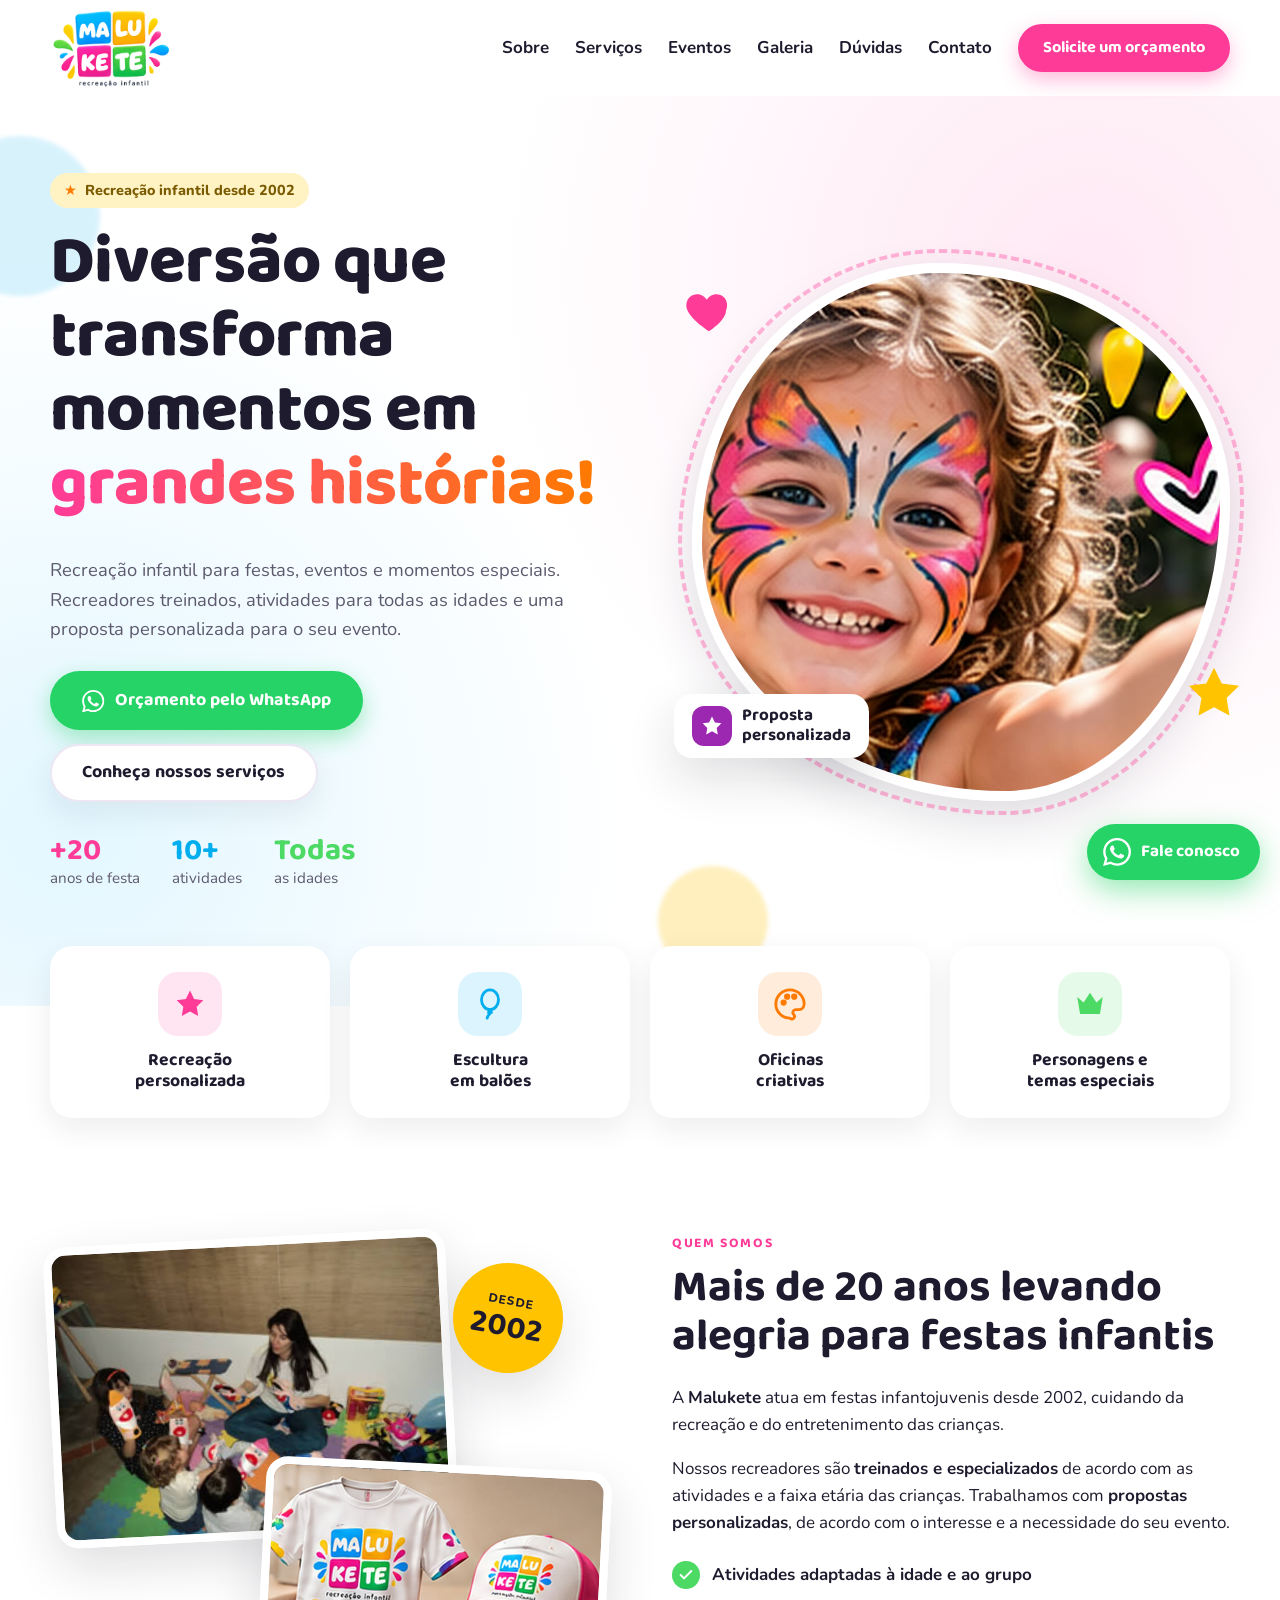
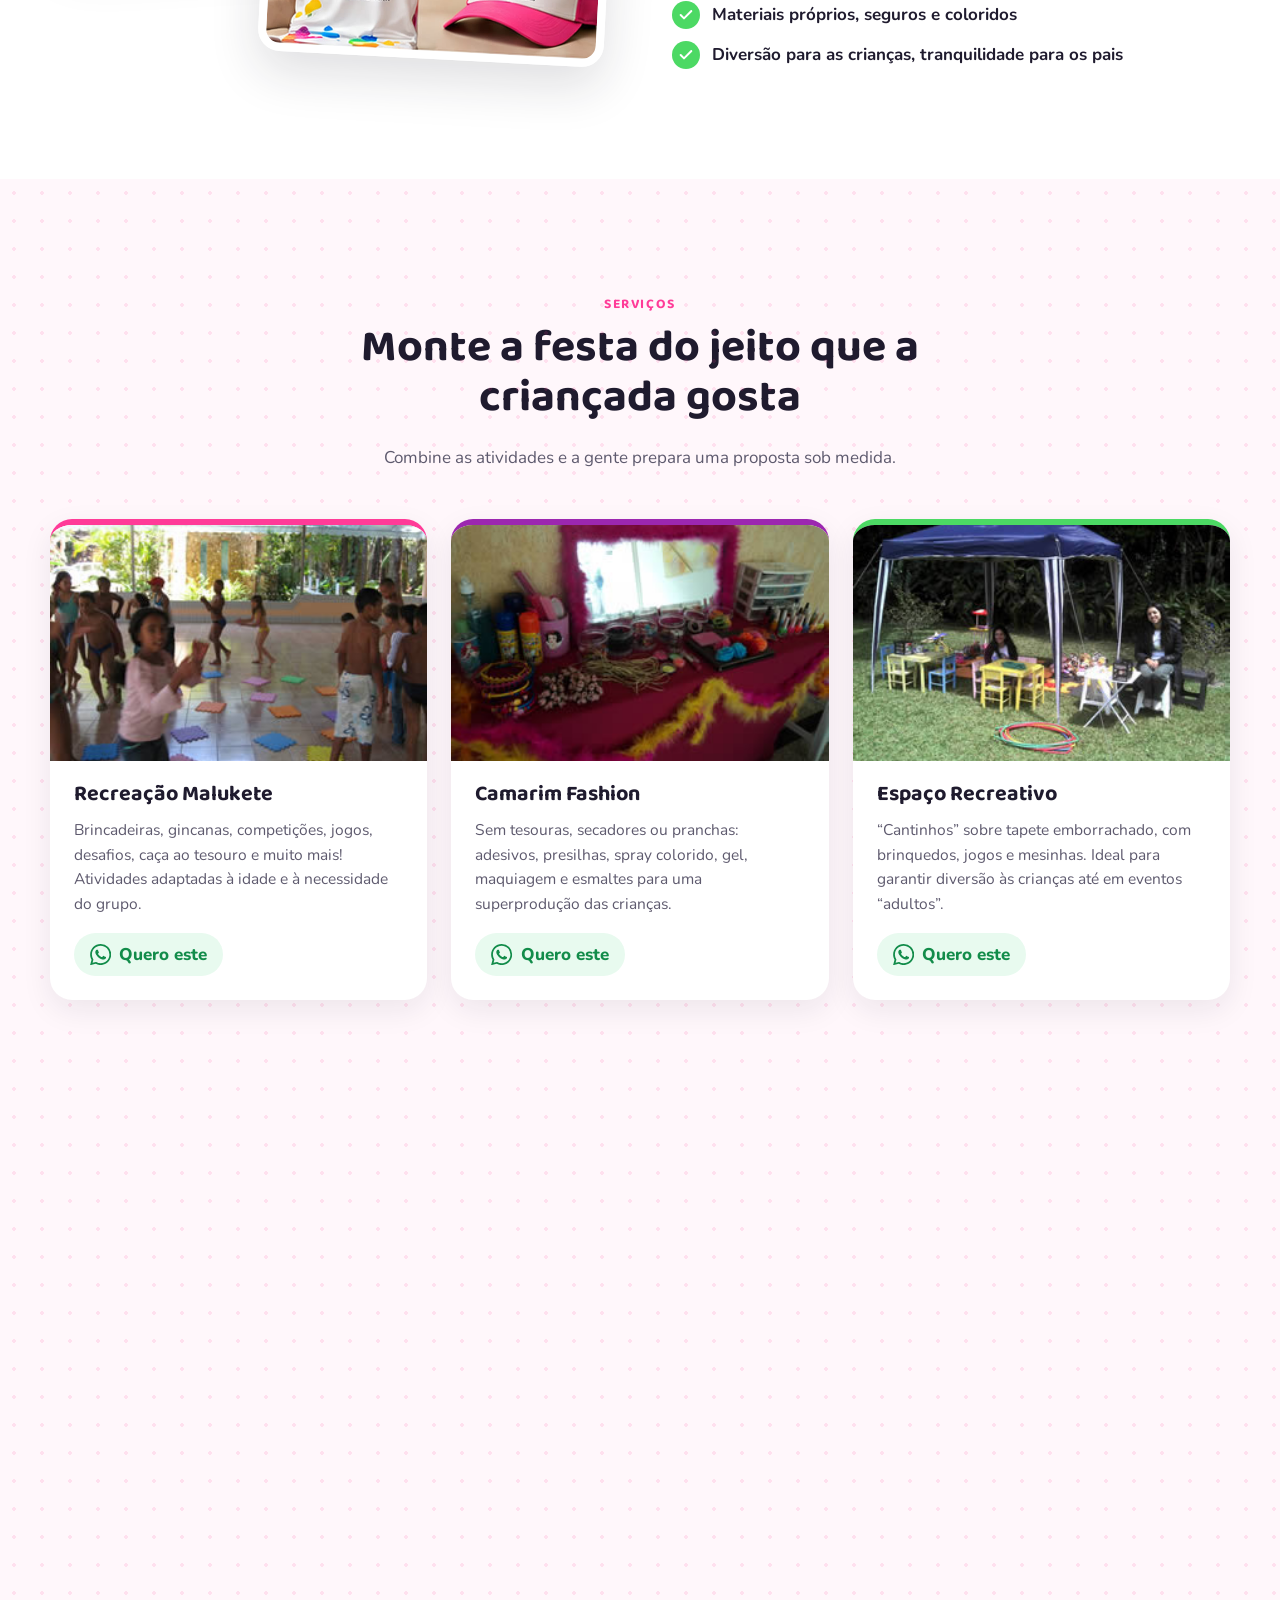
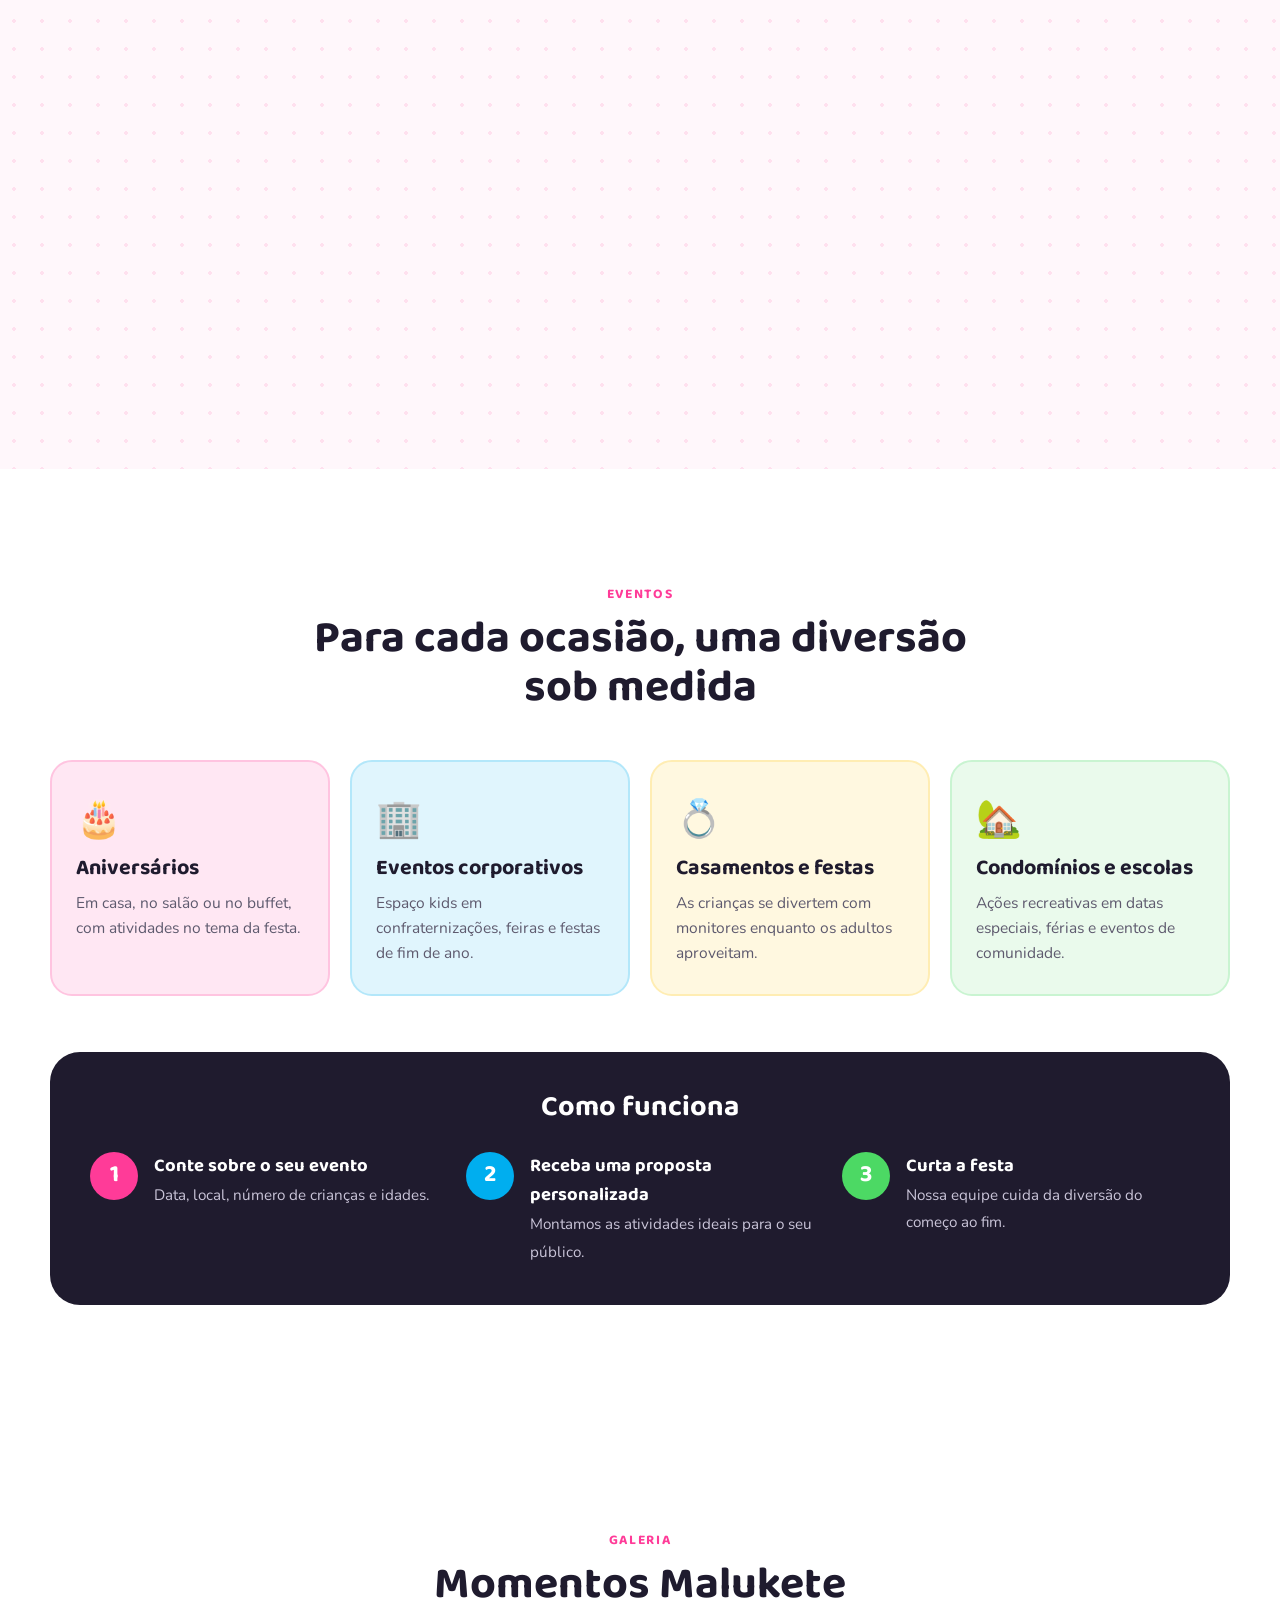
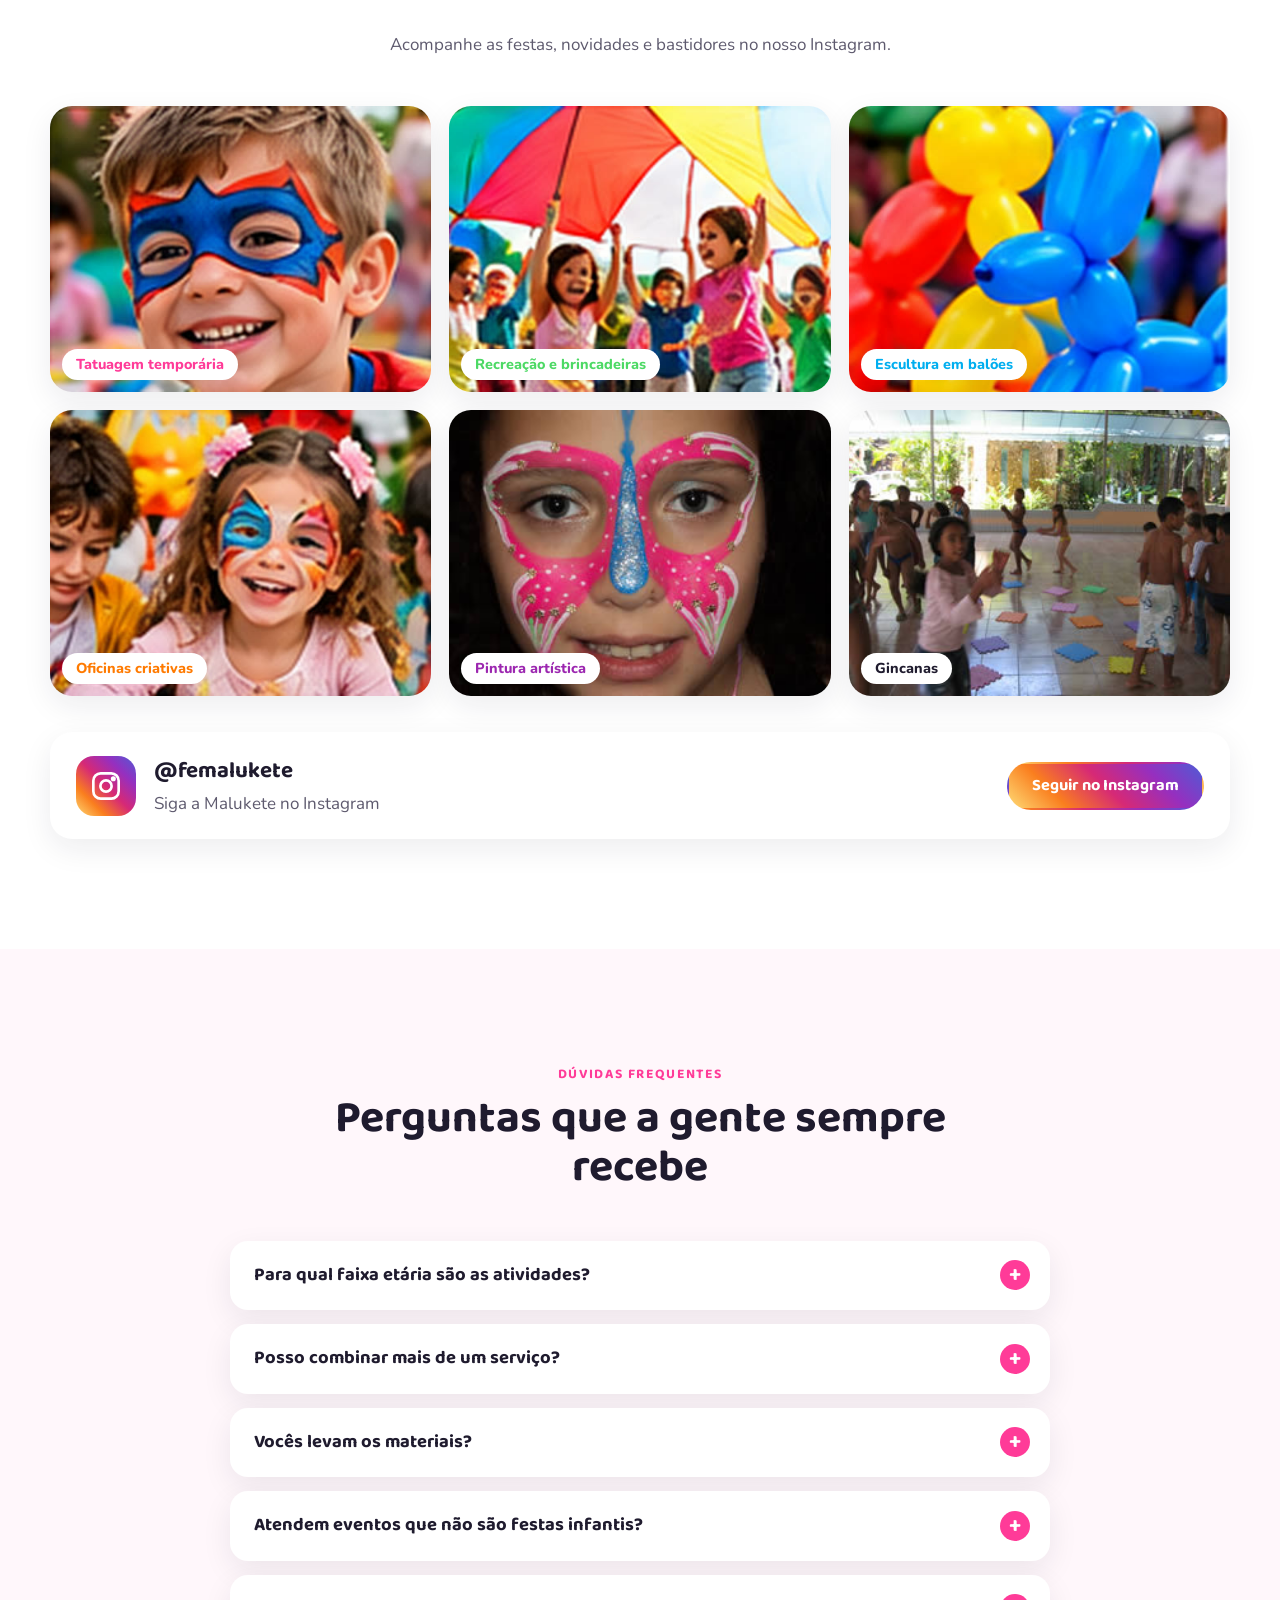
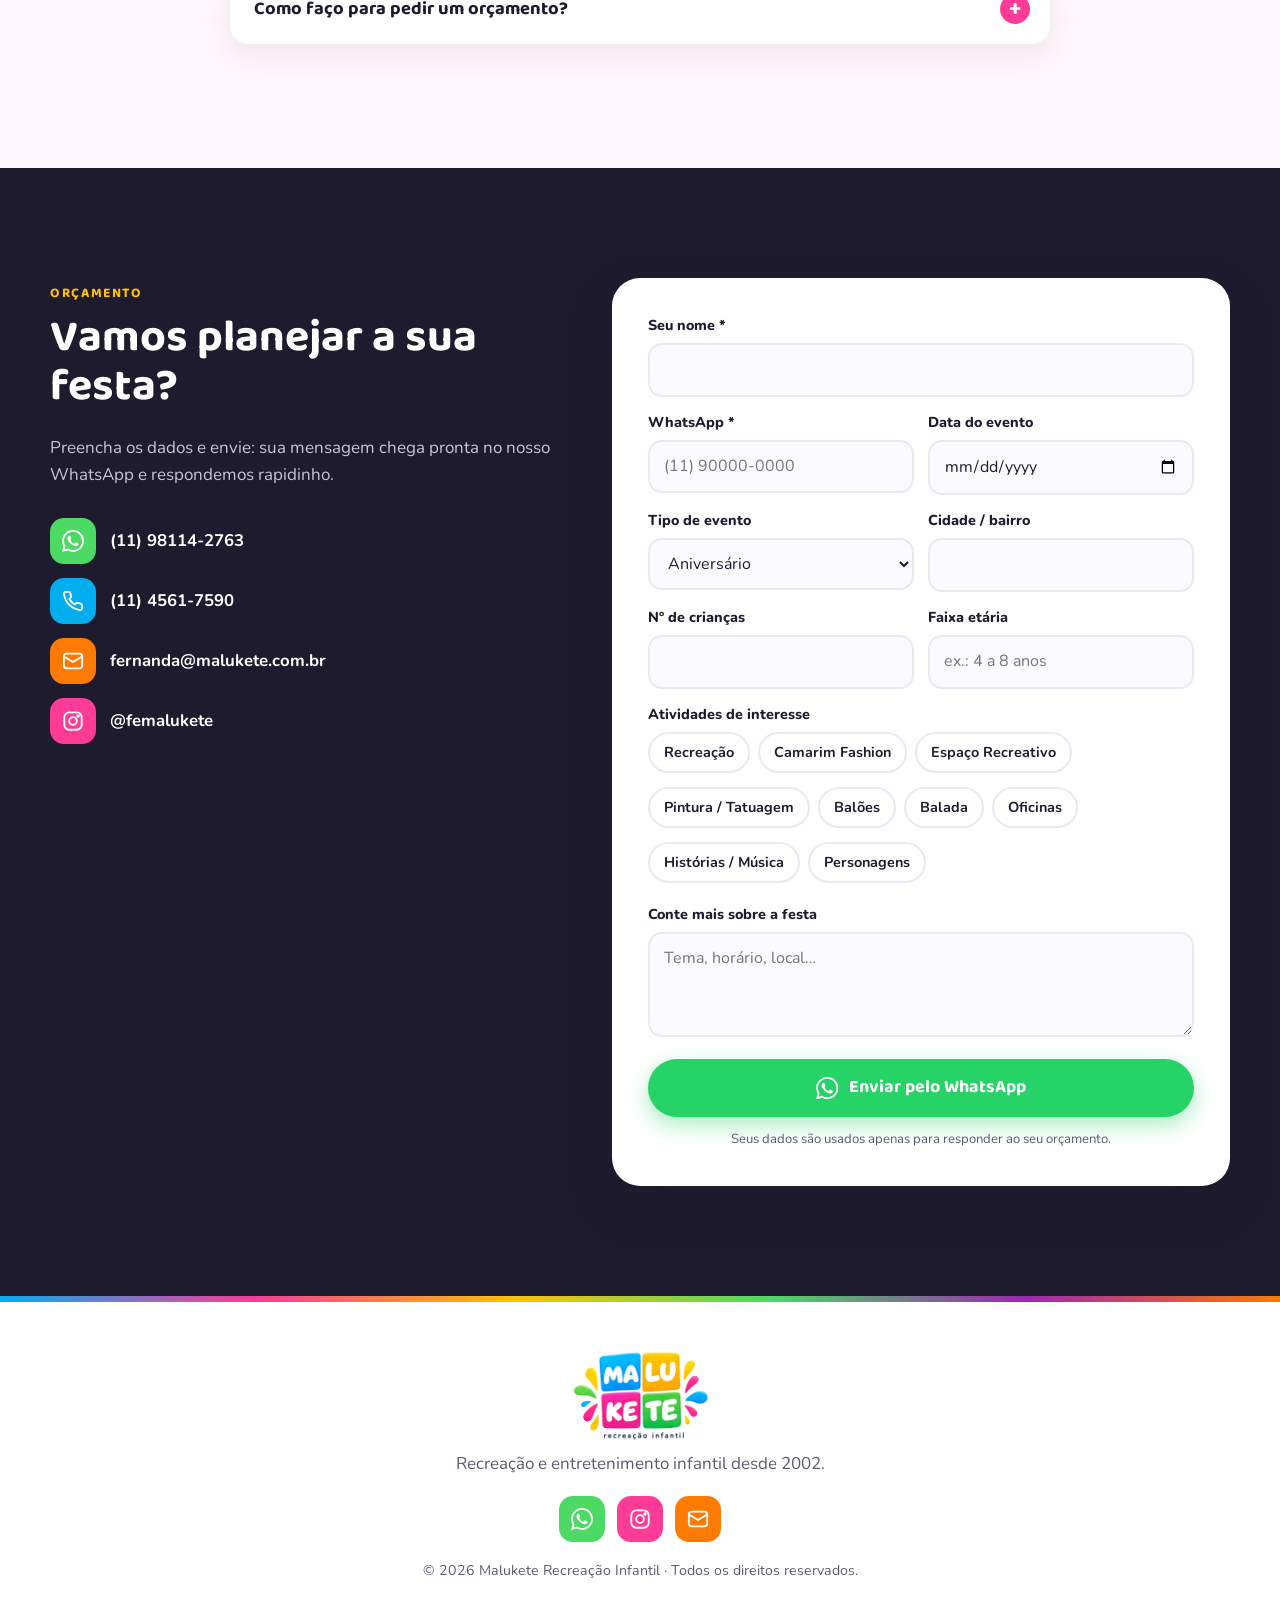
==== commit 23fce66b: "Remove cache imutável de assets e versiona CSS/JS/logo Co-Authored-By: Claude Opus 5.5 <noreply@anth" ====
--- a/index.html
+++ b/index.html
@@ -24,13 +24,13 @@
   <meta name="twitter:image" content="https://www.malukete.com.br/assets/img/og.jpg?v=2">
 
   <link rel="icon" href="assets/img/favicon.svg" type="image/svg+xml">
-  <link rel="apple-touch-icon" href="assets/img/logo.png">
+  <link rel="apple-touch-icon" href="assets/img/logo.png?v=3">
 
   <link rel="preconnect" href="https://fonts.googleapis.com">
   <link rel="preconnect" href="https://fonts.gstatic.com" crossorigin>
   <link href="https://fonts.googleapis.com/css2?family=Baloo+2:wght@600;700;800&family=Nunito:wght@400;600;700;800&display=swap" rel="stylesheet">
   <script>document.documentElement.classList.add("js")</script>
-  <link rel="stylesheet" href="assets/css/styles.css">
+  <link rel="stylesheet" href="assets/css/styles.css?v=3">
 
   <script type="application/ld+json">
   {
@@ -40,7 +40,7 @@
     "description": "Recreação e entretenimento infantil para festas e eventos desde 2002.",
     "url": "https://www.malukete.com.br/",
     "image": "https://www.malukete.com.br/assets/img/og.jpg",
-    "logo": "https://www.malukete.com.br/assets/img/logo.png",
+    "logo": "https://www.malukete.com.br/assets/img/logo.png?v=3",
     "telephone": "+55-11-98114-2763",
     "email": "fernanda@malukete.com.br",
     "foundingDate": "2002",
@@ -76,7 +76,7 @@
 <header class="header" id="topo">
   <div class="container header__inner">
     <a href="#topo" class="header__logo" aria-label="Malukete Recreação Infantil, início">
-      <img src="assets/img/logo.png" alt="Malukete Recreação Infantil" width="640" height="413">
+      <img src="assets/img/logo.png?v=3" alt="Malukete Recreação Infantil" width="640" height="413">
     </a>
     <nav class="nav" id="nav" aria-label="Principal">
       <a href="#sobre">Sobre</a>
@@ -385,7 +385,7 @@
 
 <footer class="footer">
   <div class="container footer__grid">
-    <img src="assets/img/logo.png" alt="Malukete Recreação Infantil" class="footer__logo" loading="lazy" width="640" height="413">
+    <img src="assets/img/logo.png?v=3" alt="Malukete Recreação Infantil" class="footer__logo" loading="lazy" width="640" height="413">
     <p>Recreação e entretenimento infantil desde 2002.</p>
     <div class="footer__social">
       <a href="https://wa.me/5511981142763" target="_blank" rel="noopener" aria-label="WhatsApp" class="c-green"><svg><use href="#i-whatsapp"/></svg></a>
@@ -400,6 +400,6 @@
   <svg><use href="#i-whatsapp"/></svg><span>Fale conosco</span>
 </a>
 
-<script src="assets/js/main.js" defer></script>
+<script src="assets/js/main.js?v=3" defer></script>
 </body>
 </html>
--- a/assets/css/styles.css
+++ b/assets/css/styles.css
@@ -19,7 +19,7 @@
 }
 
 *, *::before, *::after { box-sizing: border-box; }
-html { scroll-behavior: smooth; scroll-padding-top: 90px; }
+html { scroll-behavior: smooth; scroll-padding-top: 110px; }
 body { margin: 0; font-family: var(--font-body); color: var(--ink); background: var(--bg); line-height: 1.6; font-size: 17px; overflow-x: hidden; }
 img { max-width: 100%; display: block; }
 a { color: inherit; }
@@ -59,8 +59,8 @@
 /* ===== Header ===== */
 .header { position: sticky; top: 0; z-index: 50; background: rgba(255, 255, 255, .92); backdrop-filter: blur(10px); transition: box-shadow .3s; }
 .header.is-scrolled { box-shadow: 0 4px 24px rgba(31, 27, 46, .08); }
-.header__inner { display: flex; align-items: center; justify-content: space-between; height: 78px; }
-.header__logo img { height: 58px; width: auto; }
+.header__inner { display: flex; align-items: center; justify-content: space-between; height: 96px; }
+.header__logo img { height: 78px; width: auto; }
 .nav { display: flex; align-items: center; gap: 26px; }
 .nav a:not(.btn) { text-decoration: none; font-weight: 700; color: var(--ink); position: relative; }
 .nav a:not(.btn)::after { content: ""; position: absolute; left: 0; right: 100%; bottom: -4px; height: 3px; border-radius: 3px; background: var(--pink); transition: right .25s; }
@@ -233,7 +233,7 @@
 
 /* ===== Responsivo ===== */
 @media (max-width: 1020px) {
-  .nav { position: fixed; inset: 0 0 auto 0; padding-top: 90px !important; background: #fff; flex-direction: column; align-items: stretch; gap: 0; padding: 12px 16px 24px; box-shadow: 0 20px 30px rgba(0, 0, 0, .1); transform: translateY(-100%); visibility: hidden; transition: transform .3s, visibility .3s; z-index: -1; }
+  .nav { position: fixed; inset: 0 0 auto 0; padding-top: 108px !important; background: #fff; flex-direction: column; align-items: stretch; gap: 0; padding: 12px 16px 24px; box-shadow: 0 20px 30px rgba(0, 0, 0, .1); transform: translateY(-100%); visibility: hidden; transition: transform .3s, visibility .3s; z-index: -1; }
   .nav.is-open { transform: none; visibility: visible; }
   .nav a:not(.btn) { padding: 14px 4px; border-bottom: 1px solid #F1EEF6; }
   .nav__cta { margin-top: 16px; }
@@ -253,7 +253,8 @@
 }
 @media (max-width: 560px) {
   body { font-size: 16px; }
-  .header__logo img { height: 48px; }
+  .header__inner { height: 80px; }
+  .header__logo img { height: 62px; }
   .hero__ctas .btn { width: 100%; }
   .hero__badge { left: 0; }
   .services__grid, .events__grid { grid-template-columns: 1fr; }
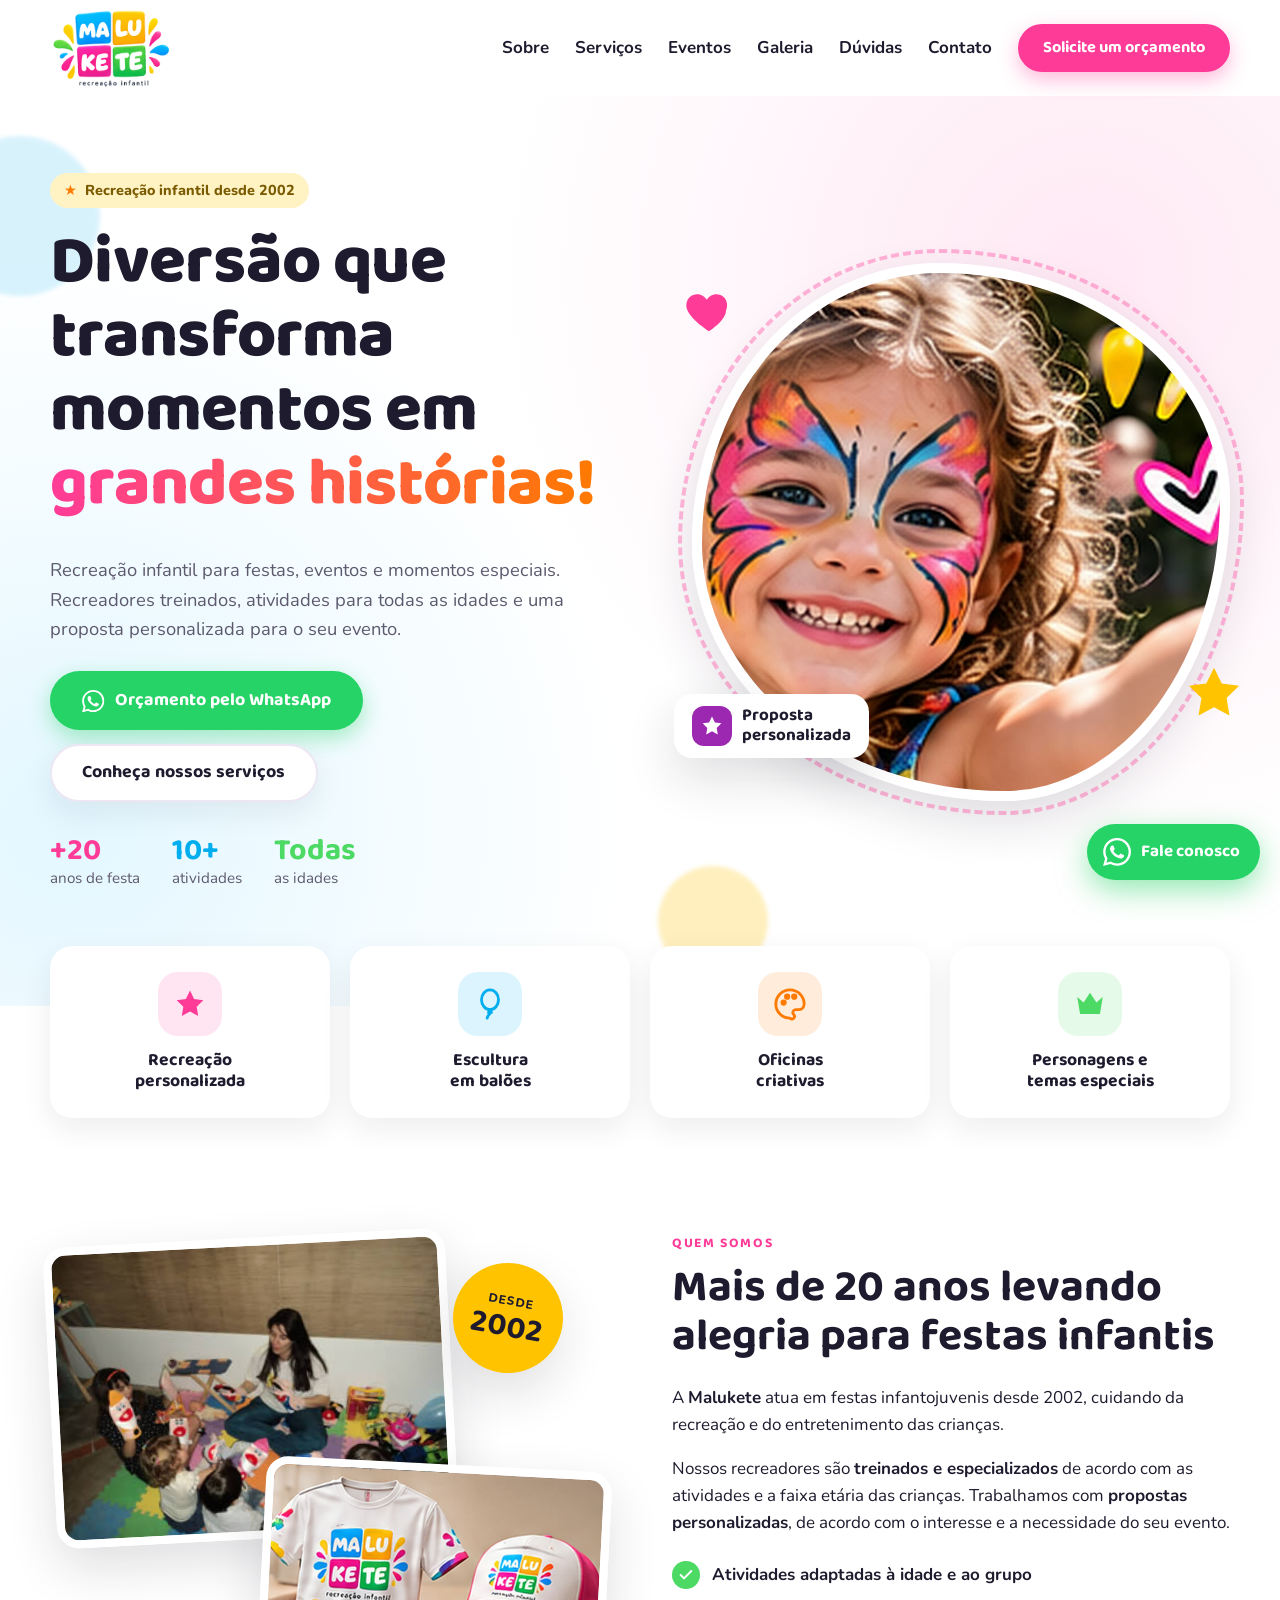
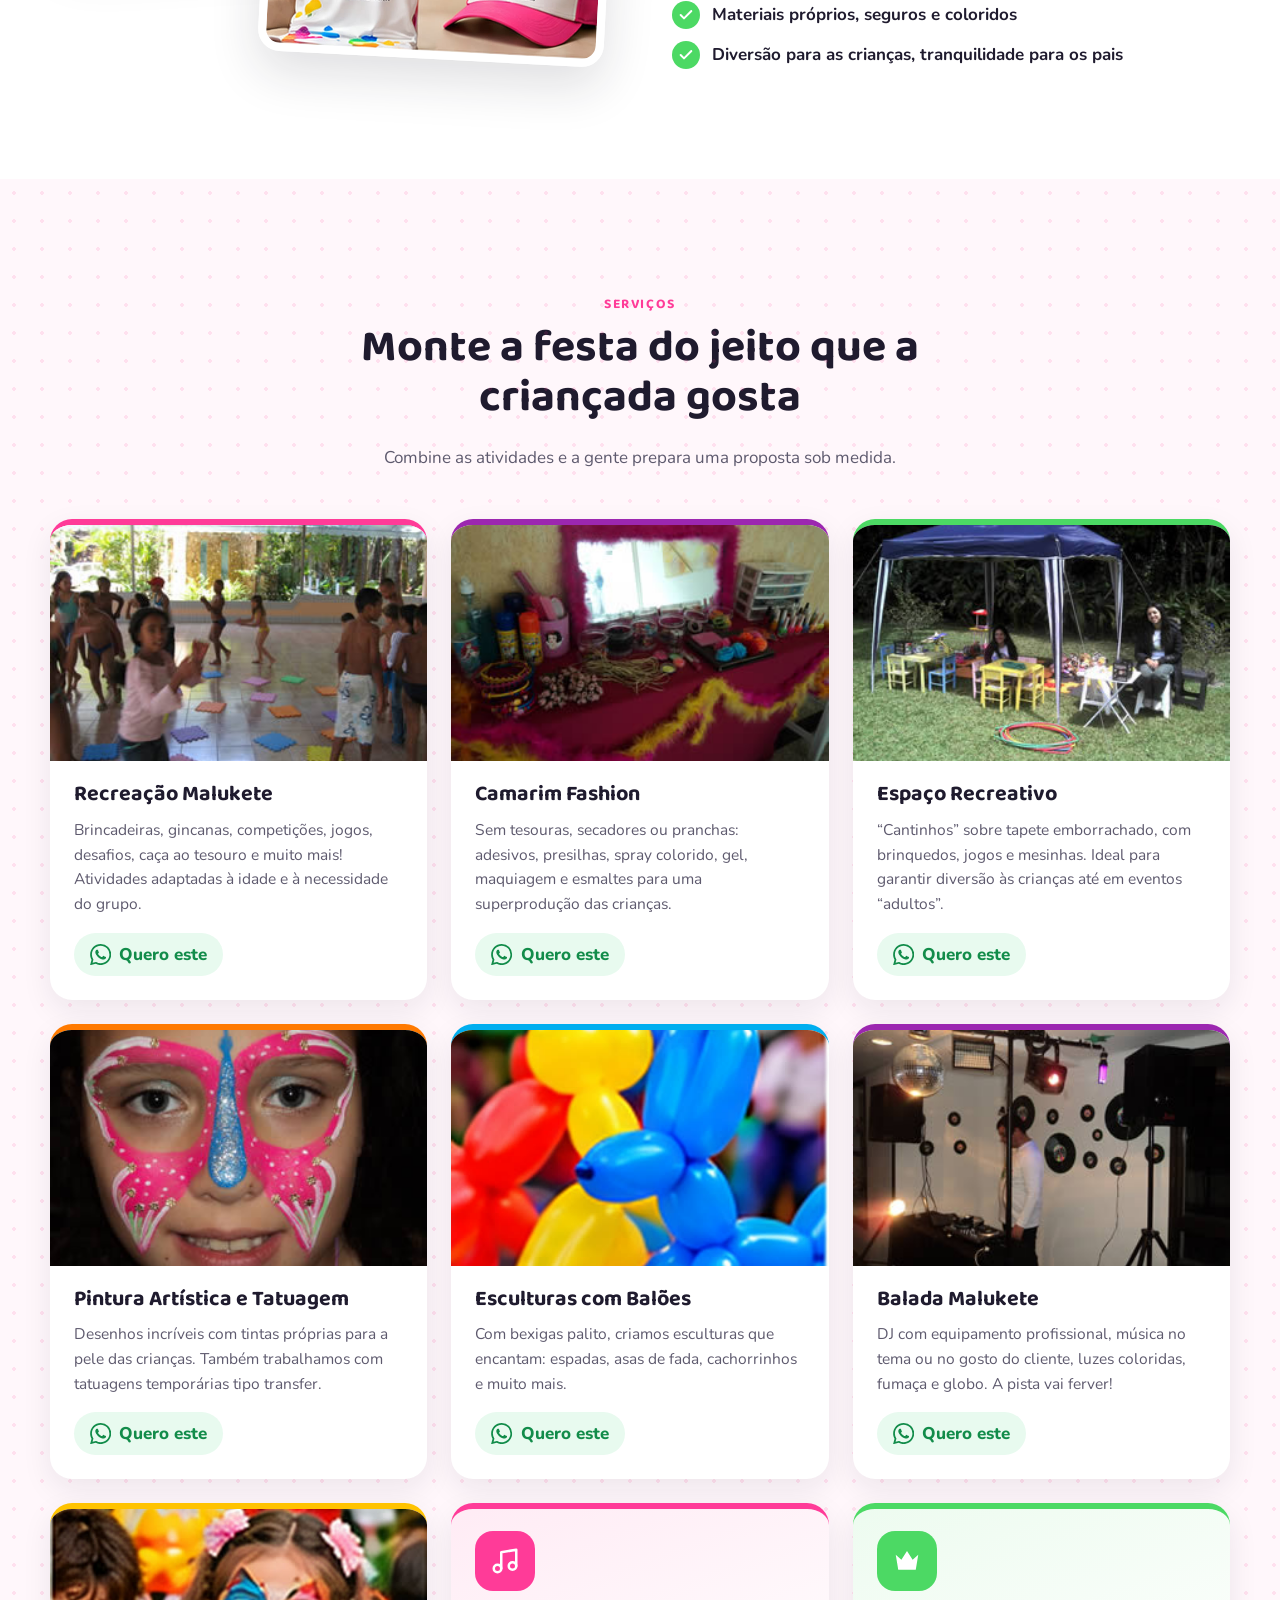
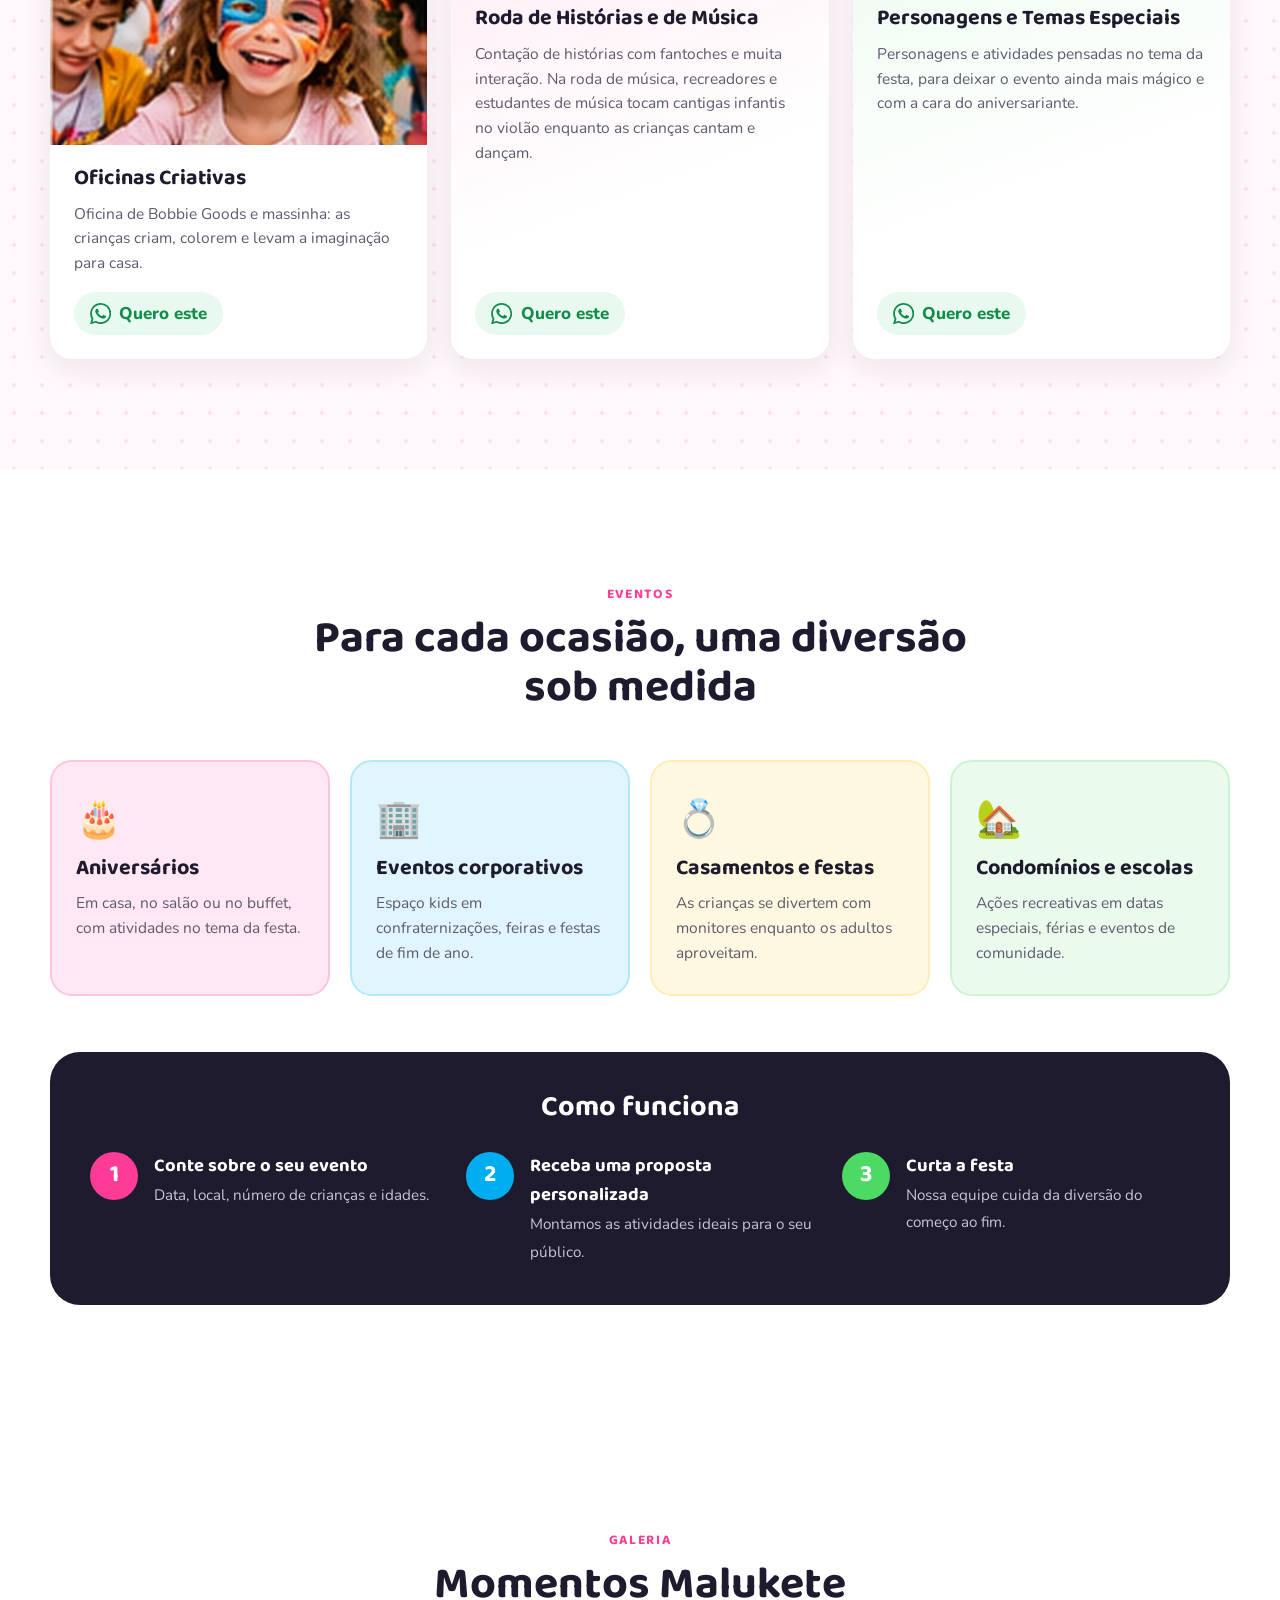
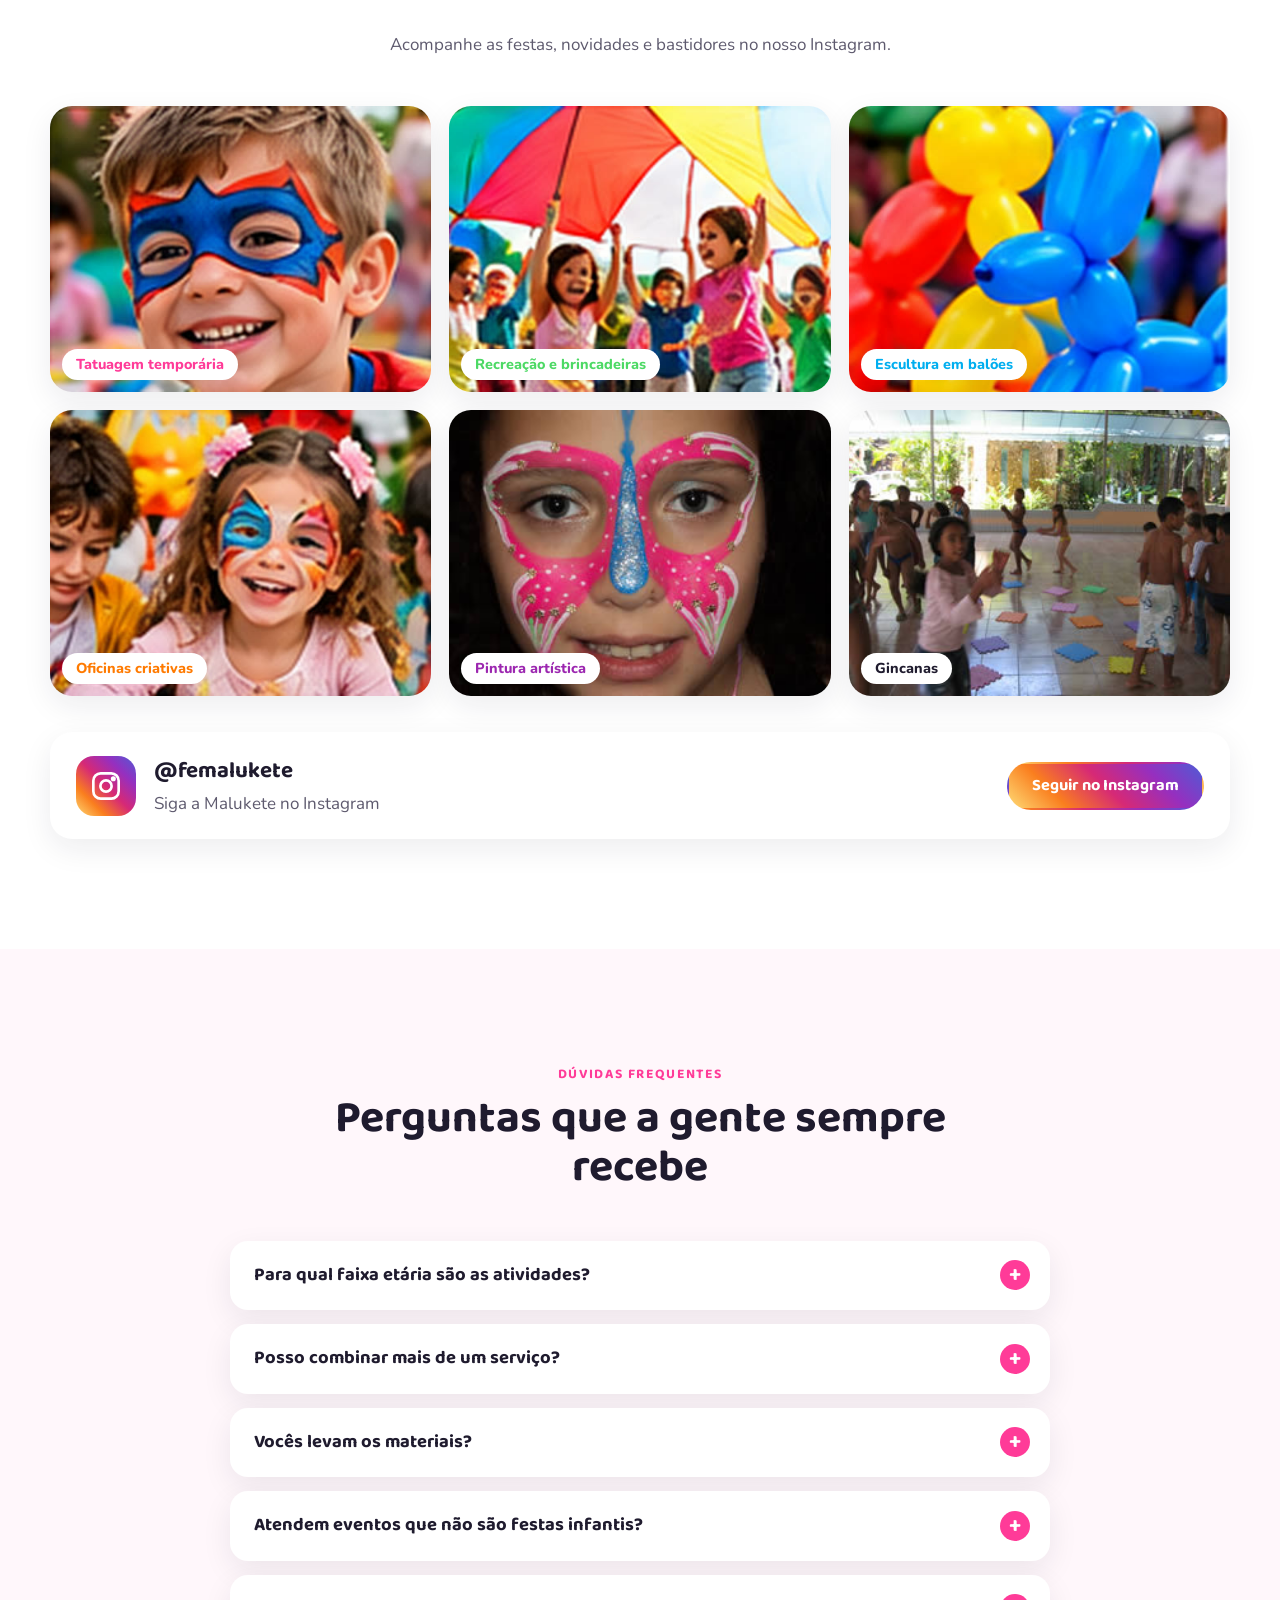
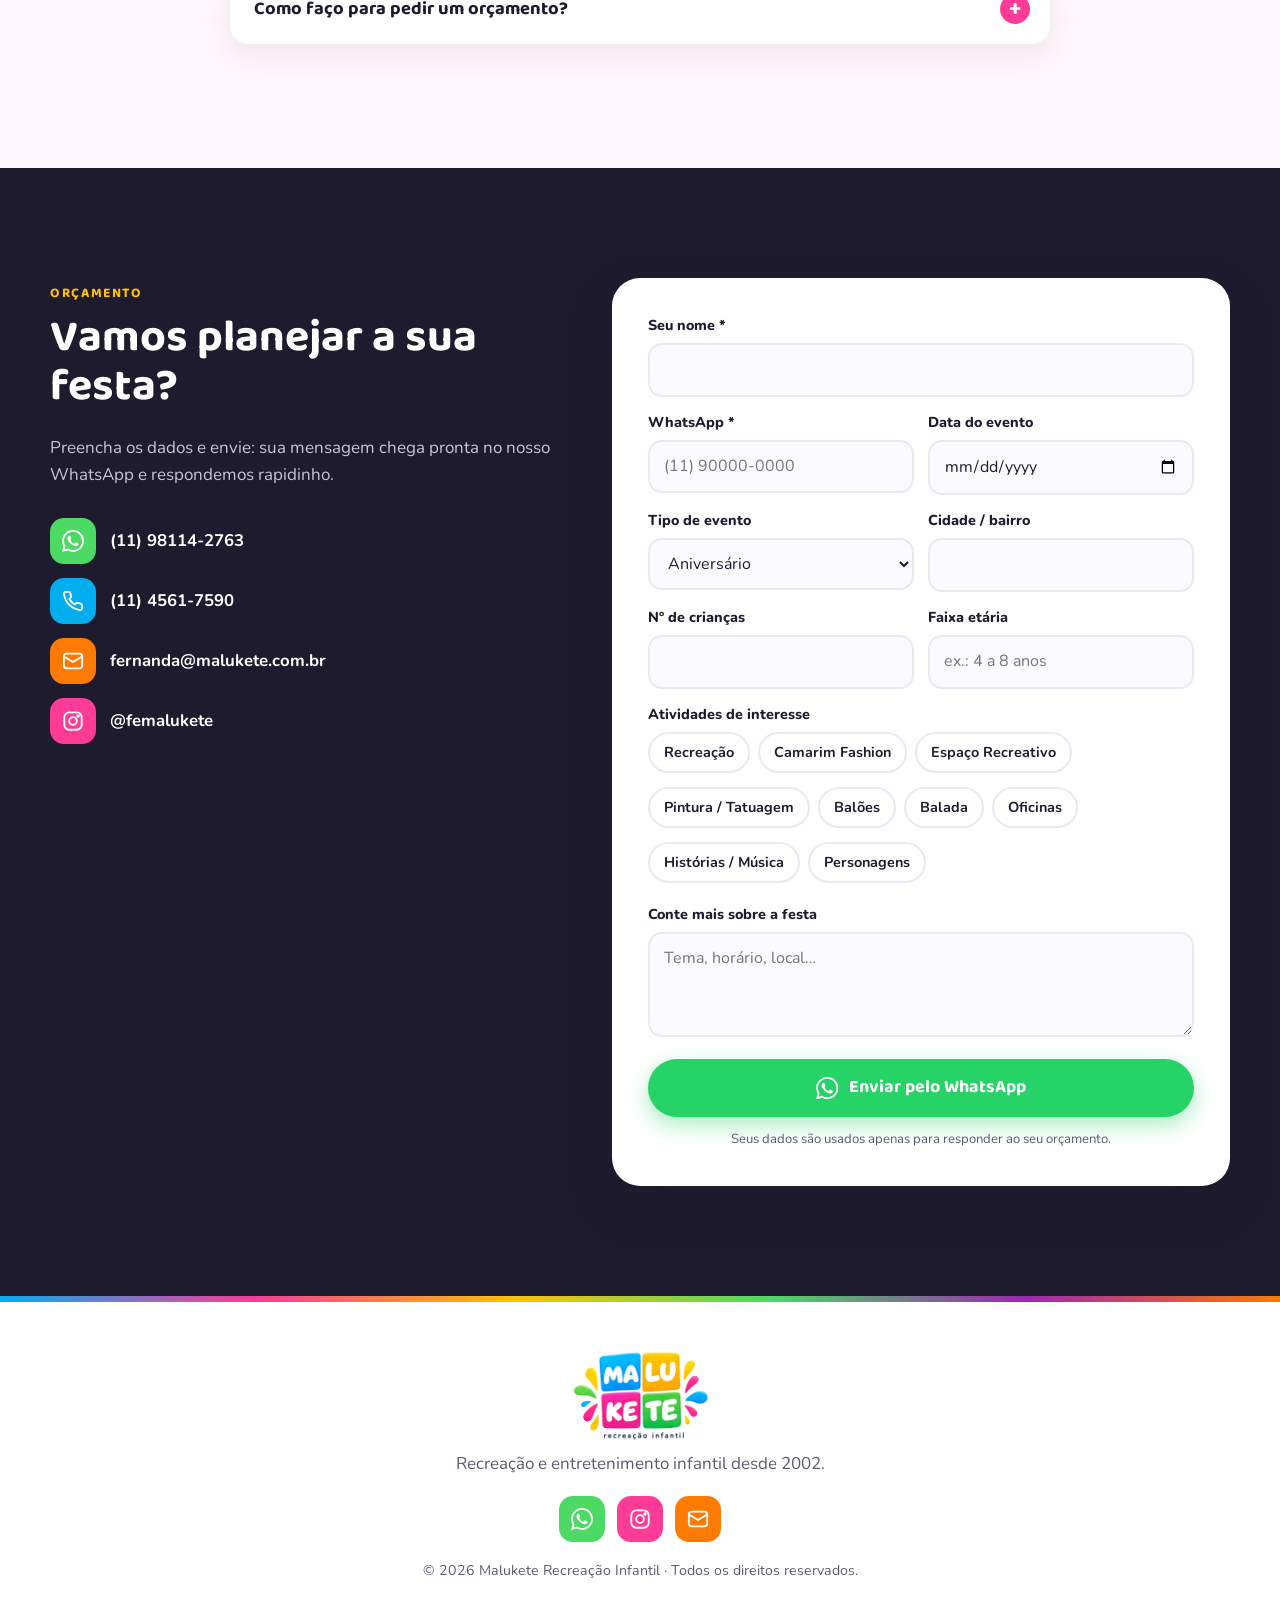
==== commit 36db514b: "Landing page Dia das Crianças Página dedicada à campanha com contagem regressiva, itens do pacote, f" ====
--- a/index.html
+++ b/index.html
@@ -30,7 +30,7 @@
   <link rel="preconnect" href="https://fonts.gstatic.com" crossorigin>
   <link href="https://fonts.googleapis.com/css2?family=Baloo+2:wght@600;700;800&family=Nunito:wght@400;600;700;800&display=swap" rel="stylesheet">
   <script>document.documentElement.classList.add("js")</script>
-  <link rel="stylesheet" href="assets/css/styles.css?v=3">
+  <link rel="stylesheet" href="assets/css/styles.css?v=4">
 
   <script type="application/ld+json">
   {
@@ -70,7 +70,7 @@
 <!-- Faixa promocional: some sozinha após a data em data-until -->
 <div class="promo-bar" data-until="2026-10-12T23:59:59-03:00">
   <span>🎈 <strong>Dia das Crianças 12/10</strong> · Ações de recreação 3 horas por <strong>R$ 1.490</strong></span>
-  <a href="#dia-das-criancas">Ver pacote</a>
+  <a href="dia-das-criancas/">Ver pacote</a>
 </div>
 
 <header class="header" id="topo">
@@ -340,7 +340,7 @@
         </ul>
       </div>
 
-      <form class="quote__form reveal" name="orcamento" method="POST" data-netlify="true" netlify-honeypot="empresa" id="quote-form">
+      <form class="quote__form reveal" name="orcamento" method="POST" data-netlify="true" netlify-honeypot="empresa" id="quote-form" data-wa-form="Olá, Malukete! Gostaria de um orçamento 🎉">
         <input type="hidden" name="form-name" value="orcamento">
         <p class="hidden"><label>Não preencha: <input name="empresa"></label></p>
         <div class="field"><label for="f-nome">Seu nome *</label><input id="f-nome" name="nome" required autocomplete="name"></div>
@@ -400,6 +400,6 @@
   <svg><use href="#i-whatsapp"/></svg><span>Fale conosco</span>
 </a>
 
-<script src="assets/js/main.js?v=3" defer></script>
+<script src="assets/js/main.js?v=4" defer></script>
 </body>
 </html>
